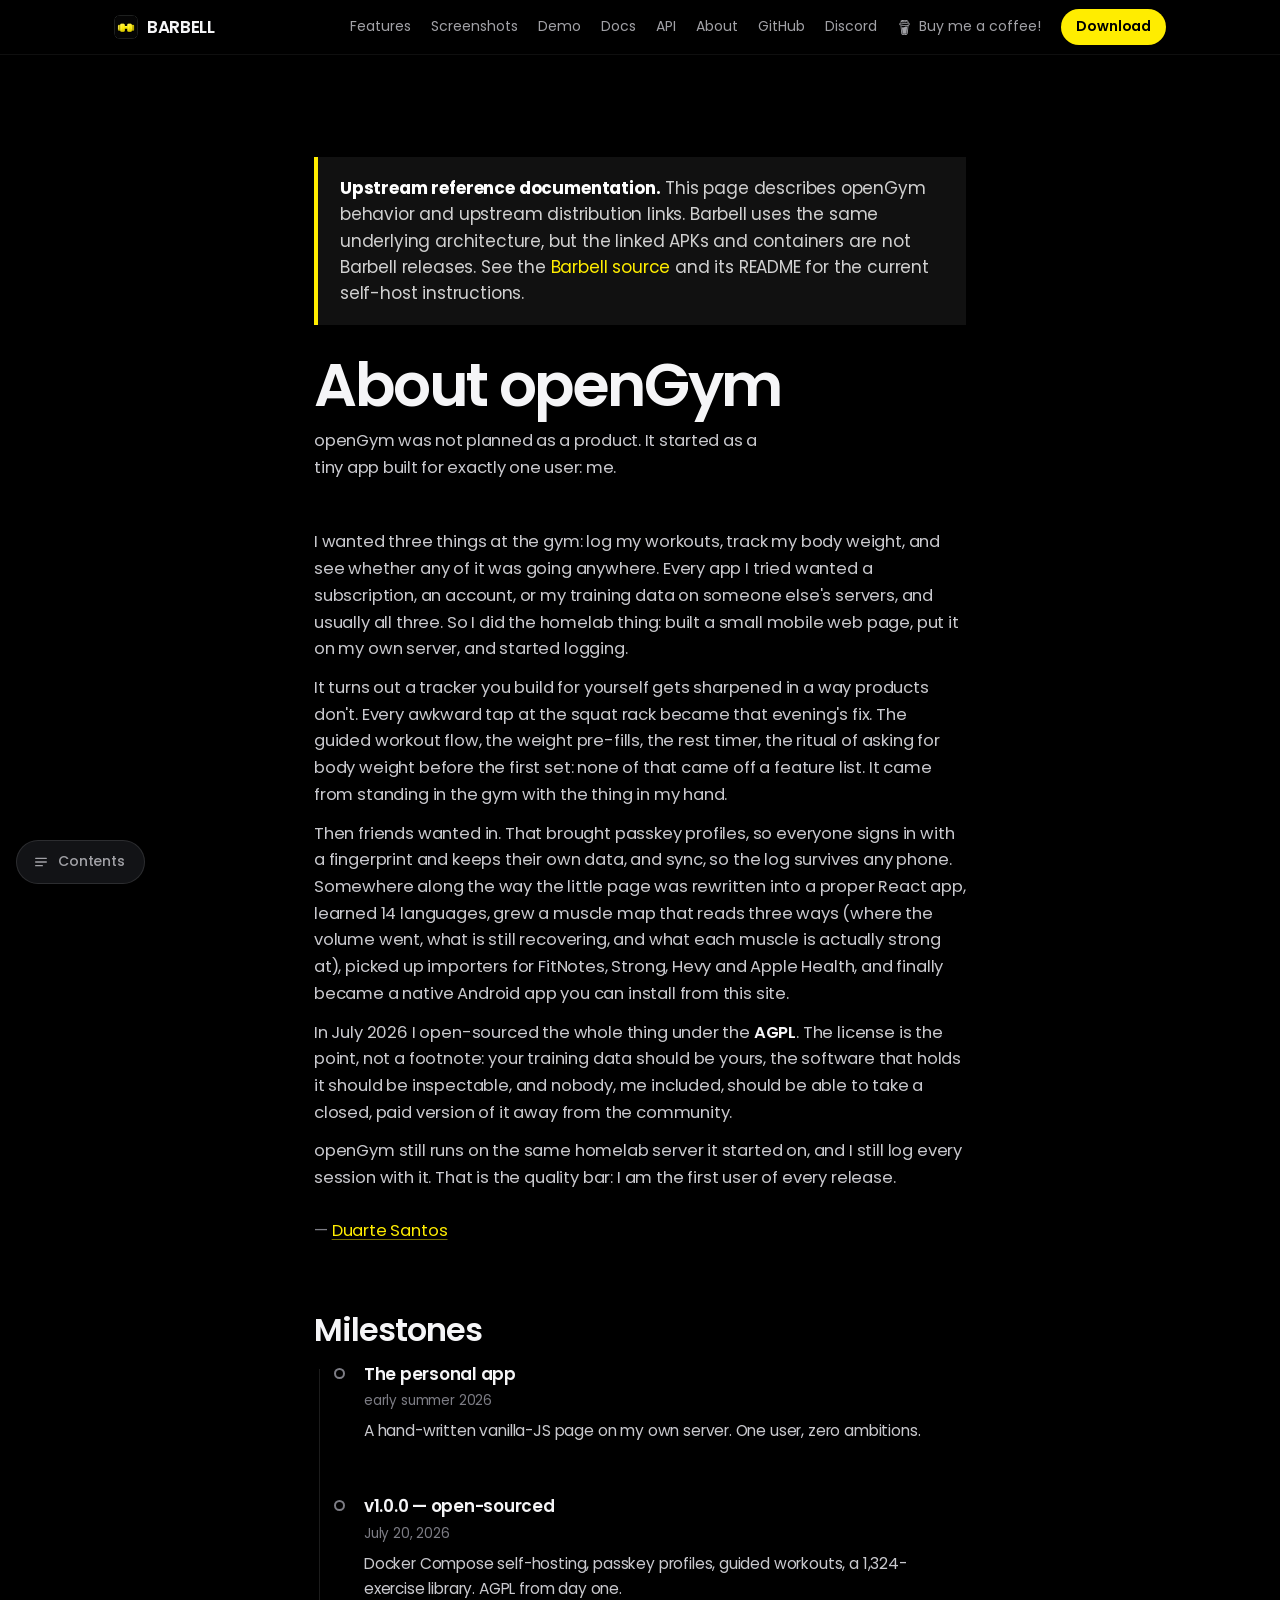
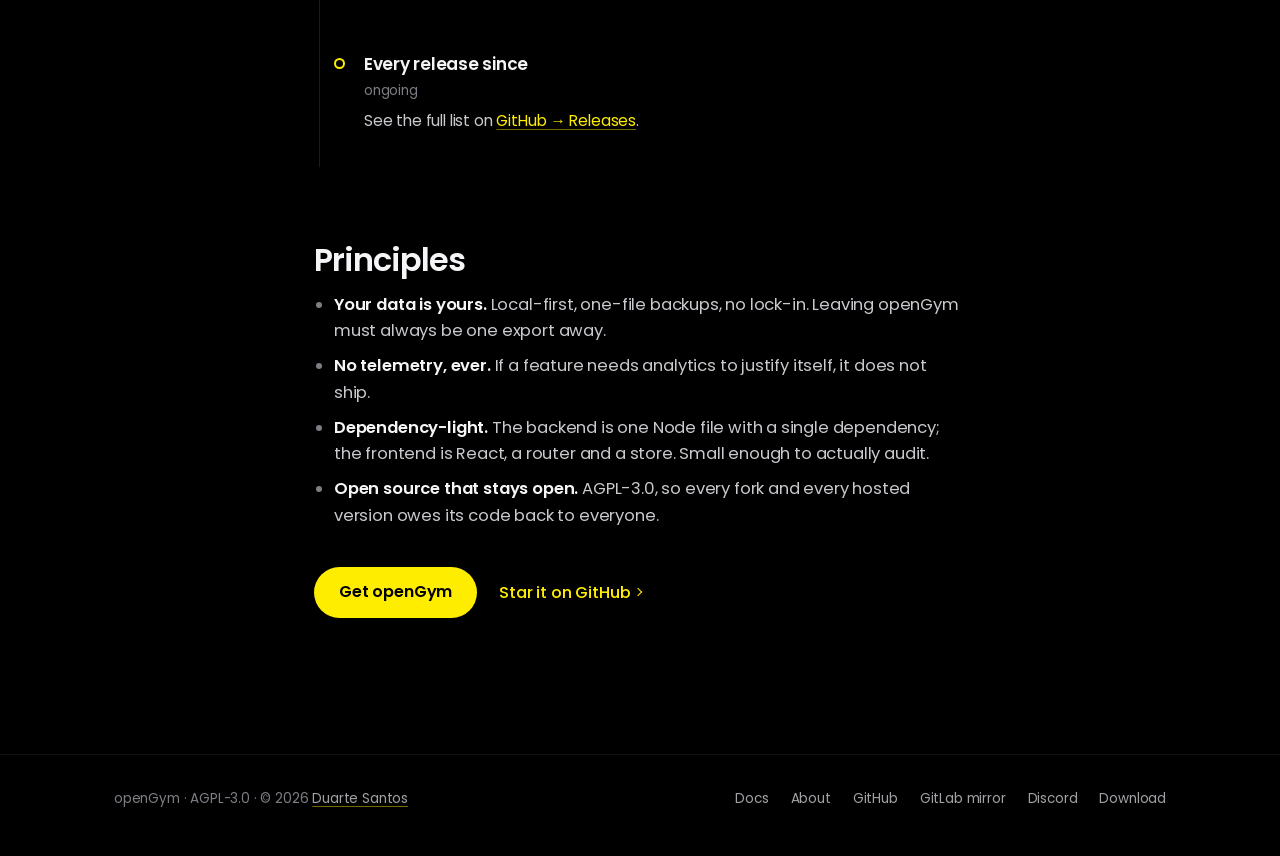
==== website/about.html @ 76e61030 "brand: update website and web/PWA metadata" ====
<!DOCTYPE html>
<html lang="en">
<head>
<meta charset="UTF-8">
<meta name="viewport" content="width=device-width,initial-scale=1,viewport-fit=cover">
<title>About — Barbell (upstream reference)</title>
<meta name="description" content="The story behind openGym: a gym tracker that started as a tiny personal app on a homelab server and grew into an open-source project.">
<meta name="theme-color" content="#000000">
<meta name="robots" content="index,follow,max-image-preview:large">
<link rel="preconnect" href="https://stats.duarte-santos.ch">
<meta property="og:title" content="About openGym">
<meta property="og:description" content="How openGym came to be: a tracker built for one user, open-sourced under the AGPL, with every release documented.">
<meta property="og:image" content="https://opengym.duarte-santos.ch/img/social.jpg">
<meta property="og:image:width" content="1200">
<meta property="og:image:height" content="630">
<meta property="og:image:alt" content="openGym — your training, your data, your server. Two phones showing the home and workout screens.">
<meta property="og:url" content="https://opengym.duarte-santos.ch/about.html">
<meta property="og:type" content="website">
<meta property="og:site_name" content="openGym">
<meta name="twitter:card" content="summary_large_image">
<meta name="twitter:title" content="About openGym">
<meta name="twitter:image" content="https://opengym.duarte-santos.ch/img/social.jpg">
<link rel="canonical" href="https://opengym.duarte-santos.ch/about.html">
<link rel="icon" type="image/png" sizes="512x512" href="icon-512.png">
<link rel="icon" type="image/png" sizes="180x180" href="icon-180.png">
<link rel="apple-touch-icon" href="icon-180.png">
<link rel="stylesheet" href="styles.css?v=19">
<script>document.documentElement.className += ' js'</script>
<!-- Umami web analytics for opengym.duarte-santos.ch (self-hosted, cookieless). -->
<script defer src="https://stats.duarte-santos.ch/script.js" data-website-id="db36019e-50f4-453c-9c56-d0588aefe233"></script>
</head>
<body class="topnav">
<a class="skip" href="#main">Skip to content</a>

<nav><div class="wrap nav-in">
  <a class="brand" href="/">
    <img src="icon-180.png" alt="" width="24" height="24">
    BARBELL
  </a>
  <div class="nav-quick">
    <a class="ql site" href="/#features">Features</a>
    <a class="ql site" href="/#screens">Screenshots</a>
    <a class="ql site" href="/#demo">Demo</a>
    <a class="ql site" href="/docs.html">Docs</a>
    <a class="ql site" href="/api.html">API</a>
    <a class="ql site" href="/about.html">About</a>
    <a class="ql" href="https://github.com/mohammedsunainali/barbell" rel="noopener">GitHub <span data-gh="stars"></span></a>
    <a class="ql" href="https://discord.gg/e62jY6fwVb" rel="noopener">Discord <span data-dc="members"></span></a>
    <a class="ql coffee" href="https://buymeacoffee.com/duartesantos" rel="noopener" aria-label="Buy me a coffee"><svg viewBox="0 0 24 24" aria-hidden="true"><path d="M20.216 6.415l-.132-.666c-.119-.598-.388-1.163-1.001-1.379-.197-.069-.42-.098-.57-.241-.152-.143-.196-.366-.231-.572-.065-.378-.125-.756-.192-1.133-.057-.325-.102-.69-.25-.987-.195-.4-.597-.634-.996-.788a5.723 5.723 0 00-.626-.194c-1-.263-2.05-.36-3.077-.416a25.834 25.834 0 00-3.7.062c-.915.083-1.88.184-2.75.5-.318.116-.646.256-.888.501-.297.302-.393.77-.177 1.146.154.267.415.456.692.58.36.162.737.284 1.123.366 1.075.238 2.189.331 3.287.37 1.218.05 2.437.01 3.65-.118.299-.033.598-.073.896-.119.352-.054.578-.513.474-.834-.124-.383-.457-.531-.834-.473-.466.074-.96.108-1.382.146-1.177.08-2.358.082-3.536.006a22.228 22.228 0 01-1.157-.107c-.086-.01-.18-.025-.258-.036-.243-.036-.484-.08-.724-.13-.111-.027-.111-.185 0-.212h.005c.277-.06.557-.108.838-.147h.002c.131-.009.263-.032.394-.048a25.076 25.076 0 013.426-.12c.674.019 1.347.067 2.017.144l.228.031c.267.04.533.088.798.145.392.085.895.113 1.07.542.055.137.08.288.111.431l.319 1.484a.237.237 0 01-.199.284h-.003c-.037.006-.075.01-.112.015a36.704 36.704 0 01-4.743.295 37.059 37.059 0 01-4.699-.304c-.14-.017-.293-.042-.417-.06-.326-.048-.649-.108-.973-.161-.393-.065-.768-.032-1.123.161-.29.16-.527.404-.675.701-.154.316-.199.66-.267 1-.069.34-.176.707-.135 1.056.087.753.613 1.365 1.37 1.502a39.69 39.69 0 0011.343.376.483.483 0 01.535.53l-.071.697-1.018 9.907c-.041.41-.047.832-.125 1.237-.122.637-.553 1.028-1.182 1.171-.577.131-1.165.2-1.756.205-.656.004-1.31-.025-1.966-.022-.699.004-1.556-.06-2.095-.58-.475-.458-.54-1.174-.605-1.793l-.731-7.013-.322-3.094c-.037-.351-.286-.695-.678-.678-.336.015-.718.3-.678.679l.228 2.185.949 9.112c.147 1.344 1.174 2.068 2.446 2.272.742.12 1.503.144 2.257.156.966.016 1.942.053 2.892-.122 1.408-.258 2.465-1.198 2.616-2.657.34-3.332.683-6.663 1.024-9.995l.215-2.087a.484.484 0 01.39-.426c.402-.078.787-.212 1.074-.518.455-.488.546-1.124.385-1.766zm-1.478.772c-.145.137-.363.201-.578.233-2.416.359-4.866.54-7.308.46-1.748-.06-3.477-.254-5.207-.498-.17-.024-.353-.055-.47-.18-.22-.236-.111-.71-.054-.995.052-.26.152-.609.463-.646.484-.057 1.046.148 1.526.22.577.088 1.156.159 1.737.212 2.48.226 5.002.19 7.472-.14.45-.06.899-.13 1.345-.21.399-.072.84-.206 1.08.206.166.281.188.657.162.974a.544.544 0 01-.169.364zm-6.159 3.9c-.862.37-1.84.788-3.109.788a5.884 5.884 0 01-1.569-.217l.877 9.004c.065.78.717 1.38 1.5 1.38 0 0 1.243.065 1.658.065.447 0 1.786-.065 1.786-.065.783 0 1.434-.6 1.499-1.38l.94-9.95a3.996 3.996 0 00-1.322-.238c-.826 0-1.491.284-2.26.613z"/></svg><span>Buy me a coffee!</span></a>
    <a class="cta" href="/#download">Download</a>
  </div>
  <button class="nav-toggle" id="navtoggle" aria-expanded="false" aria-controls="sitemenu" aria-label="Menu">
    <span></span><span></span>
  </button>
</div></nav>

<!-- The navigation sheet: the header's links again, for the widths where the bar has
     room only for the brand and the download. Byte-identical on every page, like the
     bar above it — nothing is ever dropped because of which page you are on. -->
<div class="navsheet" id="sitemenu" role="navigation" aria-label="Site" aria-hidden="true">
  <div class="nl-rows">
    <a class="nl" href="/#features">Features</a>
    <a class="nl" href="/#screens">Screenshots</a>
    <a class="nl" href="/#demo">Demo</a>
    <a class="nl" href="/docs.html">Docs</a>
    <a class="nl" href="/api.html">API</a>
    <a class="nl" href="/about.html">About</a>
    <a class="nl" href="https://github.com/mohammedsunainali/barbell" rel="noopener">GitHub <span data-gh="stars"></span></a>
    <a class="nl" href="https://discord.gg/e62jY6fwVb" rel="noopener">Discord <span data-dc="members"></span></a>
    <a class="nl coffee" href="https://buymeacoffee.com/duartesantos" rel="noopener">Buy me a coffee! <svg viewBox="0 0 24 24" aria-hidden="true"><path d="M20.216 6.415l-.132-.666c-.119-.598-.388-1.163-1.001-1.379-.197-.069-.42-.098-.57-.241-.152-.143-.196-.366-.231-.572-.065-.378-.125-.756-.192-1.133-.057-.325-.102-.69-.25-.987-.195-.4-.597-.634-.996-.788a5.723 5.723 0 00-.626-.194c-1-.263-2.05-.36-3.077-.416a25.834 25.834 0 00-3.7.062c-.915.083-1.88.184-2.75.5-.318.116-.646.256-.888.501-.297.302-.393.77-.177 1.146.154.267.415.456.692.58.36.162.737.284 1.123.366 1.075.238 2.189.331 3.287.37 1.218.05 2.437.01 3.65-.118.299-.033.598-.073.896-.119.352-.054.578-.513.474-.834-.124-.383-.457-.531-.834-.473-.466.074-.96.108-1.382.146-1.177.08-2.358.082-3.536.006a22.228 22.228 0 01-1.157-.107c-.086-.01-.18-.025-.258-.036-.243-.036-.484-.08-.724-.13-.111-.027-.111-.185 0-.212h.005c.277-.06.557-.108.838-.147h.002c.131-.009.263-.032.394-.048a25.076 25.076 0 013.426-.12c.674.019 1.347.067 2.017.144l.228.031c.267.04.533.088.798.145.392.085.895.113 1.07.542.055.137.08.288.111.431l.319 1.484a.237.237 0 01-.199.284h-.003c-.037.006-.075.01-.112.015a36.704 36.704 0 01-4.743.295 37.059 37.059 0 01-4.699-.304c-.14-.017-.293-.042-.417-.06-.326-.048-.649-.108-.973-.161-.393-.065-.768-.032-1.123.161-.29.16-.527.404-.675.701-.154.316-.199.66-.267 1-.069.34-.176.707-.135 1.056.087.753.613 1.365 1.37 1.502a39.69 39.69 0 0011.343.376.483.483 0 01.535.53l-.071.697-1.018 9.907c-.041.41-.047.832-.125 1.237-.122.637-.553 1.028-1.182 1.171-.577.131-1.165.2-1.756.205-.656.004-1.31-.025-1.966-.022-.699.004-1.556-.06-2.095-.58-.475-.458-.54-1.174-.605-1.793l-.731-7.013-.322-3.094c-.037-.351-.286-.695-.678-.678-.336.015-.718.3-.678.679l.228 2.185.949 9.112c.147 1.344 1.174 2.068 2.446 2.272.742.12 1.503.144 2.257.156.966.016 1.942.053 2.892-.122 1.408-.258 2.465-1.198 2.616-2.657.34-3.332.683-6.663 1.024-9.995l.215-2.087a.484.484 0 01.39-.426c.402-.078.787-.212 1.074-.518.455-.488.546-1.124.385-1.766zm-1.478.772c-.145.137-.363.201-.578.233-2.416.359-4.866.54-7.308.46-1.748-.06-3.477-.254-5.207-.498-.17-.024-.353-.055-.47-.18-.22-.236-.111-.71-.054-.995.052-.26.152-.609.463-.646.484-.057 1.046.148 1.526.22.577.088 1.156.159 1.737.212 2.48.226 5.002.19 7.472-.14.45-.06.899-.13 1.345-.21.399-.072.84-.206 1.08.206.166.281.188.657.162.974a.544.544 0 01-.169.364zm-6.159 3.9c-.862.37-1.84.788-3.109.788a5.884 5.884 0 01-1.569-.217l.877 9.004c.065.78.717 1.38 1.5 1.38 0 0 1.243.065 1.658.065.447 0 1.786-.065 1.786-.065.783 0 1.434-.6 1.499-1.38l.94-9.95a3.996 3.996 0 00-1.322-.238c-.826 0-1.491.284-2.26.613z"/></svg></a>
  </div>
</div>

<!-- The one control that opens the contents, at every width. The drawer it opens is
     closed in CSS, so it is shut on first paint whether or not the script runs. -->
<button class="toc-btn" id="tocbtn" aria-expanded="false" aria-controls="menu">
  <svg viewBox="0 0 24 24" fill="none" stroke="currentColor" stroke-width="1.9" stroke-linecap="round" aria-hidden="true"><path d="M4 6.5h16M4 12h16M4 17.5h10"/></svg>
  Contents
</button>

<!-- The contents drawer: one list, one way in, one way out. Closed by default at
     every width, and no preference is remembered — see .side in styles.css. -->
<aside class="side" id="menu" aria-label="Contents" aria-hidden="true">
  <div class="side-top">
    <p class="side-title">Contents</p>
    <button class="rail-close" aria-label="Close contents"><svg viewBox="0 0 24 24" fill="none" stroke="currentColor" stroke-width="2" stroke-linecap="round" aria-hidden="true"><path d="M5 5l14 14M19 5L5 19"/></svg></button>
  </div>
  <p class="side-label">On this page</p>
  <a class="side-link" href="#milestones-h"><b>Milestones</b><span>Every release, straight from GitHub</span></a>
  <a class="side-link" href="#principles"><b>Principles</b><span>The rules that don't move</span></a>
  <p class="side-label">More</p>
  <a class="side-link" href="/"><b>Home</b><span>The tour, the demo, the download</span></a>
  <a class="side-link" href="docs.html"><b>Docs</b><span>Install, self-host, import</span></a>
  <a class="side-link" href="api.html"><b>API</b><span>Every route, as an OpenAPI spec</span></a>
</aside>

<main id="main" class="wrap prose">
<div class="legacy-note"><strong>Upstream reference documentation.</strong> This page describes openGym behavior and upstream distribution links. Barbell uses the same underlying architecture, but the linked APKs and containers are not Barbell releases. See the <a href="https://github.com/mohammedsunainali/barbell">Barbell source</a> and its README for the current self-host instructions.</div>
  <h1>About openGym</h1>
  <p class="lead">openGym was not planned as a product. It started as a tiny app built for
     exactly one user: me.</p>

  <p>I wanted three things at the gym: log my workouts, track my body weight, and see whether
     any of it was going anywhere. Every app I tried wanted a subscription, an account, or my
     training data on someone else's servers, and usually all three. So I did the homelab
     thing: built a small mobile web page, put it on my own server, and started logging.</p>

  <p>It turns out a tracker you build for yourself gets sharpened in a way products don't.
     Every awkward tap at the squat rack became that evening's fix. The guided workout flow,
     the weight pre-fills, the rest timer, the ritual of asking for body weight before the
     first set: none of that came off a feature list. It came from standing in the gym with
     the thing in my hand.</p>

  <p>Then friends wanted in. That brought passkey profiles, so everyone signs in with a
     fingerprint and keeps their own data, and sync, so the log survives any phone. Somewhere
     along the way the little page was rewritten into a proper React app, learned 14 languages,
     grew a muscle map that reads three ways (where the volume went, what is still recovering,
     and what each muscle is actually strong at), picked up importers for FitNotes, Strong,
     Hevy and Apple Health, and finally became a native Android app you can install from
     this site.</p>

  <p>In July 2026 I open-sourced the whole thing under the <b>AGPL</b>. The license is the
     point, not a footnote: your training data should be yours, the software that holds it
     should be inspectable, and nobody, me included, should be able to take a closed, paid
     version of it away from the community.</p>

  <p>openGym still runs on the same homelab server it started on, and I still log every
     session with it. That is the quality bar: I am the first user of every release.</p>

  <p class="who">— <a href="https://duarte-santos.ch" rel="noopener">Duarte Santos</a></p>

  <h2 id="milestones-h">Milestones</h2>
  <!-- The releases below are a static fallback: site.js replaces them with the live list
       of published GitHub releases, so this page never needs manual updating. Only the
       first entry (pre-open-source) is permanent. -->
  <ul class="tl" id="milestones">
    <li><b>The personal app</b><span class="when">early summer 2026</span>
      <p>A hand-written vanilla-JS page on my own server. One user, zero ambitions.</p></li>
    <li data-fallback><b>v1.0.0 — open-sourced</b><span class="when">July 20, 2026</span>
      <p>Docker Compose self-hosting, passkey profiles, guided workouts, a 1,324-exercise
         library. AGPL from day one.</p></li>
    <li data-fallback><b>Every release since</b><span class="when">ongoing</span>
      <p>See the full list on <a href="https://github.com/DuarteSantos8/openGym/releases" rel="noopener">GitHub → Releases</a>.</p></li>
  </ul>

  <h2 id="principles">Principles</h2>
  <ul>
    <li><b>Your data is yours.</b> Local-first, one-file backups, no lock-in. Leaving openGym
        must always be one export away.</li>
    <li><b>No telemetry, ever.</b> If a feature needs analytics to justify itself, it does
        not ship.</li>
    <li><b>Dependency-light.</b> The backend is one Node file with a single dependency; the
        frontend is React, a router and a store. Small enough to actually audit.</li>
    <li><b>Open source that stays open.</b> AGPL-3.0, so every fork and every hosted version
        owes its code back to everyone.</li>
  </ul>

  <div class="actions" style="margin:38px 0 0">
    <a class="btn" href="/#download">Get openGym</a>
    <a class="link" href="https://github.com/DuarteSantos8/openGym" rel="noopener">Star it on GitHub</a>
  </div>
</main>

<footer><div class="wrap foot">
  <span class="c">openGym · AGPL-3.0 · © 2026 <a href="https://duarte-santos.ch" rel="noopener">Duarte Santos</a></span>
  <div class="links">
    <a href="docs.html">Docs</a>
    <a href="about.html">About</a>
    <a href="https://github.com/mohammedsunainali/barbell" rel="noopener">GitHub</a>
    <a href="https://gitlab.com/DuarteSantos8/opengym" rel="noopener">GitLab mirror</a>
    <a href="https://discord.gg/e62jY6fwVb" rel="noopener">Discord</a>
    <a href="/#download">Download</a>
  </div>
</div></footer>

<script src="site.js?v=19" defer></script>
</body>
</html>
---- website/styles.css ----
@font-face{font-family:Poppins;src:url('fonts/poppins-400.woff2') format('woff2');font-weight:400;font-display:swap}
@font-face{font-family:Poppins;src:url('fonts/poppins-500.woff2') format('woff2');font-weight:500;font-display:swap}
@font-face{font-family:Poppins;src:url('fonts/poppins-600.woff2') format('woff2');font-weight:600;font-display:swap}
@font-face{font-family:Poppins;src:url('fonts/poppins-700.woff2') format('woff2');font-weight:700;font-display:swap}
/* Barbell legacy documentation styles.
   Dark on purpose: the app is pure black with an electric yellow accent, and a light site in
   front of it would be a different product. Everything here is hand-written — no
   framework, no build step, one stylesheet for all three pages. */

:root {
  --bg: #000;
  --surface: #0e0f11;
  --surface-2: #17181b;
  --hair: rgba(255, 255, 255, .11);
  --hair-soft: rgba(255, 255, 255, .06);

  --fg: #f5f5f7;
  --fg-2: #a1a1a6;
  --fg-3: #7d7d85;  /* >=4.5:1 on every panel — WCAG AA for small text */

  --acc: #FFED00;
  --acc-ink: #000000;
  --acc-soft: rgba(255, 237, 0, .13);

  --r-s: 12px;
  --r-m: 20px;
  --r-l: 28px;

  --max: 1120px;
  --pad: clamp(20px, 5vw, 34px);
  --sec: clamp(76px, 11vw, 136px);
  --ease: cubic-bezier(.16, 1, .3, 1);

  color-scheme: dark;
}

*, *::before, *::after { box-sizing: border-box; }
* { margin: 0; }

html {
  scroll-behavior: smooth;
  scroll-padding-top: 72px;
  -webkit-text-size-adjust: 100%;
}
@media (prefers-reduced-motion: reduce) { html { scroll-behavior: auto; } }

body {
  background: var(--bg);
  color: var(--fg);
  font-family: Poppins, sans-serif;
  font-size: 17px;
  line-height: 1.55;
  letter-spacing: -.01em;
  -webkit-font-smoothing: antialiased;
  overflow-x: hidden;
  /* Notched phones: the sticky bar and full-bleed rows must not sit under the cutout. */
  padding-left: env(safe-area-inset-left);
  padding-right: env(safe-area-inset-right);
}

a { color: var(--acc); text-decoration: none; }
a:hover { text-decoration: underline; }
img, svg, iframe { display: block; max-width: 100%; }
img { height: auto; }
button { font: inherit; color: inherit; background: none; border: 0; }

::selection { background: rgba(255, 237, 0, .3); }
:focus-visible { outline: 2px solid var(--acc); outline-offset: 3px; border-radius: 6px; }

.wrap { max-width: var(--max); margin: 0 auto; padding: 0 var(--pad); }

/* ---------------------------------------------------------------- type scale */

h1, h2, h3 { font-weight: 600; letter-spacing: -.03em; line-height: 1.07; }
h1 { font-size: clamp(42px, 8.4vw, 82px); letter-spacing: -.04em; line-height: 1.02; }
h2 { font-size: clamp(30px, 5.4vw, 50px); }
h3 { font-size: clamp(19px, 2.3vw, 21px); letter-spacing: -.02em; line-height: 1.25; }

.eyebrow {
  color: var(--acc);
  font-size: 14px; font-weight: 600; letter-spacing: .01em;
  margin-bottom: 12px;
}
.lead {
  color: var(--fg-2);
  font-size: clamp(17px, 2.1vw, 21px);
  line-height: 1.5;
  letter-spacing: -.015em;
  max-width: 44ch;
  margin-top: 18px;
}

/* ------------------------------------------------------------------ buttons */

.btn {
  display: inline-flex; align-items: center; justify-content: center; gap: 8px;
  min-height: 46px; padding: 12px 24px; border-radius: 999px;
  background: var(--acc); color: var(--acc-ink);
  font-size: 16px; font-weight: 600; letter-spacing: -.01em;
  border: 1px solid transparent;
  transition: transform .25s var(--ease), background-color .25s var(--ease),
              border-color .25s var(--ease);
}
.btn:hover { text-decoration: none; background: #4ade63; }
.btn:active { transform: scale(.975); }
.btn.ghost { background: transparent; color: var(--fg); border-color: var(--hair); }
.btn.ghost:hover { background: rgba(255, 255, 255, .07); border-color: rgba(255, 255, 255, .22); }
.btn .ct {
  font-variant-numeric: tabular-nums; font-weight: 500;
  padding: 1px 8px; border-radius: 999px; font-size: 13.5px;
  background: rgba(0, 0, 0, .16);
}
.btn.ghost .ct { background: rgba(255, 255, 255, .09); }

/* Text link with a chevron — the quieter half of a button pair. */
.link {
  display: inline-flex; align-items: center; gap: 5px;
  font-size: 16.5px; font-weight: 500; color: var(--acc);
  min-height: 46px;
}
.link:hover { text-decoration: none; }
.link::after {
  content: ""; width: 6px; height: 6px; margin-top: -1px;
  border-right: 1.8px solid currentColor; border-bottom: 1.8px solid currentColor;
  transform: rotate(-45deg);
  transition: transform .25s var(--ease);
}
.link:hover::after { transform: rotate(-45deg) translate(2px, 2px); }

.actions { display: flex; flex-wrap: wrap; gap: 10px 22px; align-items: center; }

/* ----------------------------------------------------------------- nav bar */

/* The bar is the one fixed point of the site: the same links in the same order on
   every page, and nothing ever slides out of it. It therefore outranks the
   navigation sheet, the contents drawer and their scrim — none of them may cover
   it, so a reader always knows where they are and how to get out. */
nav {
  position: sticky; top: 0; z-index: 90;
  background: rgba(0, 0, 0, .68);
  backdrop-filter: saturate(180%) blur(20px);
  -webkit-backdrop-filter: saturate(180%) blur(20px);
  border-bottom: 1px solid var(--hair-soft);
}
.nav-in { display: flex; align-items: center; height: 54px; gap: 16px; }
.brand {
  display: flex; align-items: center; gap: 9px;
  align-self: stretch;                 /* the whole bar height is the tap target */
  font-size: 17px; font-weight: 600; letter-spacing: -.02em; color: var(--fg);
  margin-right: auto;
}
.brand:hover { text-decoration: none; }
.brand img { width: 24px; height: 24px; border-radius: 6px; }

/* One header, everywhere. Every page carries this identical set of links in this
   identical order; which page you are on is marked at runtime with aria-current,
   never by adding or dropping links. Below 1000px they fold into the navigation
   sheet — the same links again, nothing lost. */
.nav-quick { display: flex; align-items: center; gap: 20px; }
.nav-quick .ql {
  color: var(--fg-2); font-size: 14px; font-weight: 400; letter-spacing: 0;
  transition: color .2s var(--ease);
}
.nav-quick .ql:hover { color: var(--fg); text-decoration: none; }
.nav-quick .ql [data-gh], .nav-quick .ql [data-dc] { font-variant-numeric: tabular-nums; color: var(--fg-3); }
.nav-quick .ql:hover [data-gh], .nav-quick .ql:hover [data-dc] { color: var(--fg-2); }
.nav-quick .cta {
  color: var(--acc-ink); background: var(--acc); font-weight: 600; font-size: 14px;
  padding: 7px 15px; border-radius: 999px;
}
.nav-quick .cta:hover { background: #4ade63; text-decoration: none; }
.nav-quick .ql[aria-current="page"] { color: var(--fg); }

/* The one link up here that asks for something instead of offering it — but it
   looks like every other link in the bar: same grey, no pill, just the cup in
   front of the words. The only button up here is and stays the download. */
.nav-quick .coffee { display: inline-flex; align-items: center; gap: 7px; }
.nav-quick .coffee svg { width: 15px; height: 15px; fill: currentColor; flex: none; }

.nav-toggle {
  display: none;
  position: relative;
  width: 44px; height: 44px; margin-right: -11px;
  align-items: center; justify-content: center;
  border-radius: 10px; cursor: pointer;
}

/* One breakpoint for the whole header: above it the links are in the bar, below it
   they are in the sheet. No page has a second answer. Placed after .nav-toggle's
   own rule — same specificity, so the later one has to be the one that wins. */
@media (max-width: 999.98px) {
  .nav-quick .ql { display: none; }
  .nav-toggle { display: flex; }

  /* …except the coffee, which stays in the bar as its cup alone, on the right
     beside the download — same grey as everything else up here. It is in the
     sheet as well, spelled out; two ways to the same page is fine for this one. */
  .nav-quick .coffee { display: inline-flex; padding: 9px; margin: -9px -5px; }
  .nav-quick .coffee span { display: none; }
  .nav-quick .coffee svg { width: 21px; height: 21px; }
}
.nav-toggle span {
  position: absolute; width: 18px; height: 1.5px; border-radius: 2px; background: var(--fg);
  transition: transform .3s var(--ease);
}
.nav-toggle span:first-child { transform: translateY(-3.5px); }
.nav-toggle span:last-child { transform: translateY(3.5px); }
.nav-toggle[aria-expanded="true"] span:first-child { transform: rotate(45deg); }
.nav-toggle[aria-expanded="true"] span:last-child { transform: rotate(-45deg); }

/* ------------------------------------------------------- navigation sheet
   The header's links, for the widths where the bar shows only the brand and the
   download. Same links, same order — the sheet is the bar, folded. It drops from
   under the bar, and the hamburger it came from turns into the ✕ that closes it. */

.navsheet {
  position: fixed; left: 0; right: 0; top: 54px; z-index: 80;
  padding: 12px var(--pad) calc(20px + env(safe-area-inset-bottom));
  background: #000;
  border-bottom: 1px solid var(--hair-soft);
  box-shadow: 0 30px 60px rgba(0, 0, 0, .8);
  max-height: calc(100dvh - 54px); overflow-y: auto; overscroll-behavior: contain;
  transform: translateY(-8px); opacity: 0; visibility: hidden; pointer-events: none;
  /* visibility is switched at one instant, never interpolated: transitioning it
     leaves the panel hidden through its own opening animation — it would pop in
     at the end, and nothing inside it could take focus until then. Zero delay on
     the way in, the full duration on the way out. */
  transition: opacity .28s var(--ease), transform .28s var(--ease), visibility 0s linear .28s;
}
body.menu-open .navsheet {
  transform: none; opacity: 1; visibility: visible; pointer-events: auto;
  transition: opacity .28s var(--ease), transform .28s var(--ease), visibility 0s;
}
@media (min-width: 1000px) { .navsheet { display: none; } }

/* A row per link, comfortably past the 44px touch target. */
.navsheet .nl {
  display: flex; align-items: center; justify-content: space-between; gap: 16px;
  min-height: 52px; padding: 0 12px; margin: 0 -12px; border-radius: 12px;
  color: var(--fg); font-size: 17px; font-weight: 500; letter-spacing: -.02em;
  border-bottom: 1px solid var(--hair-soft);
  transition: background-color .2s var(--ease);
}
.navsheet .nl:last-of-type { border-bottom: 0; }
.navsheet .nl:hover { text-decoration: none; background: rgba(255, 255, 255, .05); }
.navsheet .nl[aria-current="page"] { color: var(--acc); }
.navsheet .nl [data-gh], .navsheet .nl [data-dc] { color: var(--fg-3); font-size: 14px; font-variant-numeric: tabular-nums; }
/* The cup sits where the star count and the member count sit: hard right, in the
   same quiet grey — the row reads "Buy me a coffee ……… ☕". */
.navsheet .coffee svg { width: 19px; height: 19px; fill: var(--fg-3); flex: none; }
/* No second Download button in here: the bar keeps its own at every width, a
   finger-width above, and two identical green calls to action is one too many. */

/* -------------------------------------------------------- contents drawer
   Every page that has one gets the same one: closed on load, at every width,
   with no remembered state. The Contents pill opens it; the ✕ inside it, Escape,
   or a tap on the dimmed page closes it. Nothing else opens or closes it. */

.toc-btn {
  position: fixed; z-index: 62;
  left: max(16px, env(safe-area-inset-left));
  bottom: max(16px, env(safe-area-inset-bottom));
  display: inline-flex; align-items: center; gap: 9px;
  min-height: 44px; padding: 0 19px 0 16px; border-radius: 999px; cursor: pointer;
  /* Opaque enough to read against running text on its own, so the pill still works
     where backdrop-filter does not. */
  background: rgba(20, 21, 24, .94);
  backdrop-filter: saturate(180%) blur(20px); -webkit-backdrop-filter: saturate(180%) blur(20px);
  border: 1px solid var(--hair);
  color: var(--fg-2); font-size: 14px; font-weight: 500; letter-spacing: -.01em;
  box-shadow: 0 10px 30px rgba(0, 0, 0, .45);
  transition: color .2s var(--ease), background-color .2s var(--ease),
              border-color .2s var(--ease), opacity .2s var(--ease);
}
.toc-btn:hover { color: var(--fg); border-color: rgba(255, 255, 255, .25); background: rgba(32, 33, 37, .92); }
.toc-btn svg { width: 16px; height: 16px; }
/* The pill steps aside whenever a panel is up: with the drawer open the ✕ inside it
   is the control, and under the navigation sheet it is just a shape behind glass. */
body.contents-open .toc-btn, body.menu-open .toc-btn { opacity: 0; pointer-events: none; }

.side {
  position: fixed; left: 0; top: 54px; bottom: 0; z-index: 80;
  width: min(340px, 88vw);
  padding: 0 24px calc(30px + env(safe-area-inset-bottom)) calc(24px + env(safe-area-inset-left));
  background: #0a0b0c;
  border-right: 1px solid var(--hair-soft);
  box-shadow: 40px 0 80px rgba(0, 0, 0, .5);
  overflow-y: auto; overscroll-behavior: contain; scrollbar-width: thin;
  transform: translateX(-102%); visibility: hidden;
  /* Same one-instant switch as the sheet above, for the same two reasons. */
  transition: transform .32s var(--ease), visibility 0s linear .32s;
}
body.contents-open .side {
  transform: none; visibility: visible;
  transition: transform .32s var(--ease), visibility 0s;
}

/* The close button rides along at the top of a long chapter list, so it is never
   more than a glance away. */
.side-top {
  position: sticky; top: 0; z-index: 1;
  display: flex; align-items: center; justify-content: space-between;
  margin: 0 -24px 8px calc(-24px - env(safe-area-inset-left));
  padding: 12px 14px 12px calc(24px + env(safe-area-inset-left));
  background: #0a0b0c;
  border-bottom: 1px solid var(--hair-soft);
}
.side-title { font-size: 15px; font-weight: 600; letter-spacing: -.02em; color: var(--fg); }
.rail-close {
  flex: none;
  display: flex; align-items: center; justify-content: center;
  width: 44px; height: 44px; margin: -6px -8px -6px 0;
  border-radius: 11px; color: var(--fg-2); cursor: pointer;
  transition: color .2s var(--ease), background-color .2s var(--ease);
}
.rail-close:hover { color: var(--fg); background: rgba(255, 255, 255, .07); }
.rail-close svg { width: 17px; height: 17px; }

/* Whatever the sheet or the drawer does not cover is dimmed, so the page behind
   stops competing for attention and a tap out there reads as "close". It starts
   below the bar: the header stays legible whatever is open. */
body::after {
  content: ""; position: fixed; inset: 54px 0 0; z-index: 70;
  background: rgba(0, 0, 0, .55);
  backdrop-filter: blur(3px); -webkit-backdrop-filter: blur(3px);
  opacity: 0; pointer-events: none;
  transition: opacity .3s var(--ease);
}
body.menu-open::after, body.contents-open::after { opacity: 1; pointer-events: auto; }

/* The panels still open and close, they just stop travelling. The delay has to go
   with the duration: it is what holds visibility back until a slide has finished,
   and there is no slide left to wait for. */
@media (prefers-reduced-motion: reduce) {
  .side, .navsheet, .toc-btn, body::after {
    transition-duration: .01ms !important;
    transition-delay: 0s !important;
  }
}

/* --------------------------------------------------------------- rail contents
   One list per page — a title with a one-line subtitle per topic. */

.side-label {
  font-size: 11.5px; font-weight: 600; letter-spacing: .08em; text-transform: uppercase;
  color: var(--fg-3);
  margin: 28px 0 8px;
}
.side-label:first-child { margin-top: 0; }
.side-link {
  display: flex; flex-direction: column; justify-content: center;
  min-height: 44px;                    /* a chapter without a subtitle is still tappable */
  padding: 8px 12px; margin: 0 -12px; border-radius: 10px;
  color: var(--fg);
  transition: background-color .2s var(--ease);
}
.side-link:hover { text-decoration: none; background: rgba(255, 255, 255, .05); }
.side-link b { display: block; font-size: 14.5px; font-weight: 600; letter-spacing: -.015em; }
.side-link span {
  display: block; color: var(--fg-3); font-size: 12.5px; line-height: 1.4; margin-top: 2px;
}
/* Scrollspy: the section under the reader, and on the other pages the page itself. */
.side-link.on, .side-link[aria-current="page"] { background: rgba(255, 255, 255, .045); }
.side-link.on b, .side-link[aria-current="page"] b { color: var(--acc); }

/* A wide sheet with one narrow column of links looks abandoned; two columns fill it. */
@media (min-width: 640px) and (max-width: 999.98px) {
  .navsheet .nl { border-bottom: 0; }
  .navsheet .nl-rows { display: grid; grid-template-columns: 1fr 1fr; column-gap: 28px; }
}

/* --------------------------------------------------------------------- hero */

.hero { padding: clamp(52px, 9vw, 96px) 0 0; text-align: center; overflow: hidden; }
.hero .eyebrow { color: var(--fg-2); font-weight: 500; letter-spacing: -.01em; }
.hero h1 { margin: 0 auto; max-width: 13ch; }
.hero h1 span { display: block; color: var(--fg-3); }
.hero .lead { margin: 22px auto 0; max-width: 50ch; text-wrap: balance; }
.hero .actions { justify-content: center; margin-top: 30px; }

/* The screenshot is cut off at the bottom and dissolved into the page, rather than
   sitting in a box: it reads as the app continuing past the fold, and it keeps the
   fold itself short enough that the first section is one flick away. */
.hero-stage {
  position: relative;
  margin: clamp(34px, 6vw, 56px) auto 0;
  width: min(300px, 68vw);
}
.hero-stage::before {
  content: ""; position: absolute; inset: -12% -46% 14%;
  background: transparent;
  filter: blur(10px); pointer-events: none;
}
.hero-stage .device {
  position: relative;
  padding-bottom: 0; border-radius: 42px 42px 0 0;
}
.hero-stage .device > img, .hero-stage .device > picture > img {
  height: clamp(300px, 44vh, 500px);
  object-fit: cover; object-position: top center;
  border-radius: 34px 34px 0 0;
}
.hero-fade {
  position: relative; z-index: 2;
  height: clamp(80px, 12vw, 130px);
  margin-top: clamp(-130px, -12vw, -80px);
  background: linear-gradient(180deg, transparent, var(--bg) 78%);
}

/* ------------------------------------------------------------ device frame */

.device {
  padding: 9px; border-radius: 42px;
  background: linear-gradient(155deg, #34363b, #17181b 42%, #0a0b0c 100%);
  box-shadow: 0 40px 90px -28px rgba(0, 0, 0, .95),
              inset 0 0 0 1px rgba(255, 255, 255, .07);
}
.device > img, .device > picture > img, .device > iframe, .device > .device-slot {
  width: 100%; border: 0; border-radius: 34px; background: #000; display: block;
}

/* --------------------------------------------------------------- sections */

section { padding: var(--sec) 0 0; }
.sec-head { max-width: 46ch; }
.sec-head h2 { text-wrap: balance; }

/* ------------------------------------------------------- feature bento grid */

.bento {
  display: grid; gap: 12px; margin-top: clamp(34px, 5vw, 52px);
  grid-template-columns: repeat(6, 1fr);
}
.tile {
  grid-column: span 2;
  background: var(--surface);
  border: 1px solid var(--hair-soft);
  border-radius: var(--r-m);
  padding: clamp(22px, 2.6vw, 30px);
  transition: border-color .3s var(--ease), background-color .3s var(--ease);
}
.tile:hover { border-color: var(--hair); background: #121316; }
.tile.wide { grid-column: span 3; }
.tile.full { grid-column: span 6; }
.tile .ic {
  width: 40px; height: 40px; border-radius: 11px; margin-bottom: 16px;
  display: flex; align-items: center; justify-content: center;
  background: var(--acc-soft); color: var(--acc);
}
.tile .ic svg { width: 21px; height: 21px; }
.tile h3 { margin-bottom: 7px; }
.tile p { color: var(--fg-2); font-size: 15px; line-height: 1.5; }
.tile p b { color: var(--fg); font-weight: 600; }

/* The three muscle-map readings, inside the wide tile. */
.trio { display: grid; grid-template-columns: repeat(3, 1fr); gap: 10px; margin-top: 18px; }
.trio div {
  background: rgba(255, 255, 255, .035); border-radius: var(--r-s);
  padding: 12px 13px; font-size: 13.5px; color: var(--fg-2); line-height: 1.4;
}
.trio b { display: block; color: var(--fg); font-size: 14.5px; font-weight: 600; margin-bottom: 3px; }

@media (max-width: 900px) {
  .bento { grid-template-columns: repeat(4, 1fr); }
  .tile, .tile.wide { grid-column: span 2; }
  .tile.full { grid-column: span 4; }
}
@media (max-width: 620px) {
  .bento { grid-template-columns: 1fr; gap: 10px; }
  .tile, .tile.wide, .tile.full { grid-column: auto; }
  .trio { grid-template-columns: 1fr; gap: 8px; }
}

/* ------------------------------------------------ the rest, as a plain list */

.more { margin-top: clamp(46px, 6vw, 70px); }
.more > h3 {
  font-size: 14px; font-weight: 600; letter-spacing: .06em; text-transform: uppercase;
  color: var(--fg-3); padding-bottom: 14px; border-bottom: 1px solid var(--hair-soft);
}
.more dl {
  display: grid; grid-template-columns: repeat(2, minmax(0, 1fr));
  column-gap: clamp(28px, 5vw, 68px);
}
.more dl > div { padding: 20px 0; border-bottom: 1px solid var(--hair-soft); }
.more dt { font-size: 16.5px; font-weight: 600; letter-spacing: -.015em; margin-bottom: 5px; }
.more dd { margin: 0; color: var(--fg-2); font-size: 14.5px; line-height: 1.5; }
@media (max-width: 720px) { .more dl { grid-template-columns: 1fr; } }

/* -------------------------------------------------------- screenshot rail */

.bleed { margin-top: clamp(30px, 4.5vw, 46px); }
.rail {
  display: flex; gap: clamp(12px, 2.4vw, 22px);
  overflow-x: auto; scroll-snap-type: x mandatory;
  /* Line the first card up with the text above it: the gutter is half the leftover width
     PLUS the wrap's own padding. Using 100% rather than 100vw keeps the scrollbar out of
     the sum, which would otherwise push the rail a few pixels off. */
  padding: 4px max(var(--pad), calc((100% - var(--max)) / 2 + var(--pad))) 6px;
  scrollbar-width: none;
  overscroll-behavior-x: contain;
}
.rail::-webkit-scrollbar { display: none; }
.rail figure { flex: 0 0 auto; width: clamp(200px, 56vw, 250px); scroll-snap-align: center; }
.rail .device { padding: 7px; border-radius: 34px; }
.rail .device > img, .rail .device > picture > img { border-radius: 27px; }
.rail figcaption {
  color: var(--fg-3); font-size: 13.5px; text-align: center; margin-top: 12px;
  letter-spacing: 0;
}
.rail-hint { color: var(--fg-3); font-size: 13.5px; margin-top: 14px; }

/* ---------------------------------------------------------------- the demo */

.demo-stage { display: flex; justify-content: center; margin-top: clamp(30px, 5vw, 46px); }
.demo-stage .device { width: 392px; max-width: 100%; }
.demo-stage .device-slot { height: min(720px, 74vh); }
.demo-note { text-align: center; color: var(--fg-3); font-size: 14px; margin-top: 18px; }

/* Below this width the framed iframe is a phone inside a phone: not worth the
   megabytes. site.js only injects the iframe when the frame is actually shown. */
.demo-card {
  display: none;
  background: var(--surface); border: 1px solid var(--hair-soft);
  border-radius: var(--r-m); padding: 26px 22px; text-align: center;
  margin-top: 30px;
}
.demo-card p { color: var(--fg-2); font-size: 15px; margin-bottom: 20px; }
.demo-card .btn { width: 100%; }
@media (max-width: 700px) {
  /* The note belongs to the framed demo; the card below repeats what it needs to say. */
  .demo-stage, .demo-note { display: none; }
  .demo-card { display: block; }
}

/* ------------------------------------------------------------ two flavours */

.duo {
  display: grid; gap: 12px; margin-top: clamp(34px, 5vw, 50px);
  grid-template-columns: repeat(auto-fit, minmax(290px, 1fr));
}
.card {
  display: flex; flex-direction: column;
  background: var(--surface); border: 1px solid var(--hair-soft);
  border-radius: var(--r-l); padding: clamp(24px, 3.2vw, 34px);
}
.card.hl { border-color: rgba(255, 237, 0, .32); background: linear-gradient(180deg, rgba(255, 237, 0, .05), transparent 55%), var(--surface); }
.card .ic { width: 38px; height: 38px; color: var(--acc); margin-bottom: 16px; }
.card .ic svg { width: 100%; height: 100%; }
.card h3 { font-size: clamp(21px, 2.6vw, 25px); }
.card .for { color: var(--fg-3); font-size: 14.5px; margin: 6px 0 20px; }
.card ul { list-style: none; padding: 0; margin: 0 0 24px; }
.card li {
  position: relative; padding: 7px 0 7px 27px;
  font-size: 15px; color: var(--fg-2); line-height: 1.45;
}
.card li::before {
  content: ""; position: absolute; left: 2px; top: 13px;
  width: 10px; height: 5.5px; border-left: 1.8px solid var(--acc); border-bottom: 1.8px solid var(--acc);
  transform: rotate(-45deg);
}
.card li.no::before {
  border: 0; border-top: 1.6px solid var(--fg-3); width: 11px; height: 0;
  transform: none; top: 16px;
}
.card .btn { width: 100%; }
.card .meta { font-size: 13px; color: var(--fg-3); line-height: 1.5; margin-top: 14px; }
.card .meta a { color: var(--fg-2); text-decoration: underline; text-underline-offset: 2px; }
.card .meta + .meta { margin-top: 8px; }
.card .push { margin-top: auto; }

/* ---------------------------------------------------------------- the story */

.story { max-width: 900px; }
.story blockquote {
  font-size: clamp(24px, 4vw, 40px); font-weight: 500;
  line-height: 1.22; letter-spacing: -.03em; text-wrap: balance;
  color: var(--fg-2);
}
.story blockquote b { color: var(--fg); font-weight: 500; }
.story .who { color: var(--fg-3); font-size: 15px; margin-top: 26px; }
.story .who a { color: var(--acc); display: inline-block; padding: 8px 0; }

/* --------------------------------------------------------- open source rail */

.specs {
  margin-top: clamp(34px, 5vw, 48px);
  border: 1px solid var(--hair-soft); border-radius: var(--r-m);
  background: var(--surface); overflow: hidden;
}
.spec-head {
  display: flex; align-items: center; gap: 10px;
  padding: 15px clamp(18px, 2.4vw, 24px);
  border-bottom: 1px solid var(--hair-soft);
  font-size: 13.5px; color: var(--fg-2); letter-spacing: 0;
}
.spec-head .live {
  display: inline-flex; align-items: center; gap: 7px;
  margin-left: auto; color: var(--fg-3); font-size: 12.5px;
}
.spec-head .live::before {
  content: ""; width: 6px; height: 6px; border-radius: 50%; background: var(--acc);
  box-shadow: 0 0 0 3px var(--acc-soft);
}
/* The 1px gap is the divider: the panel background shows through between cells, so
   the rules land correctly however many columns the grid resolves to. */
.spec-cells {
  display: grid; grid-template-columns: repeat(6, 1fr);
  gap: 1px; background: var(--hair-soft);
}
.spec-cells > div {
  background: var(--surface);
  padding: clamp(18px, 2.4vw, 24px);
}
.spec-cells b {
  display: block; font-size: clamp(26px, 3.4vw, 36px); font-weight: 600;
  letter-spacing: -.035em; font-variant-numeric: tabular-nums; line-height: 1.1;
}
.spec-cells span { color: var(--fg-3); font-size: 13.5px; }
/* Six across is too thin to read before the layout is wide; three, then two. */
@media (max-width: 1000px) { .spec-cells { grid-template-columns: repeat(3, 1fr); } }
@media (max-width: 620px) { .spec-cells { grid-template-columns: repeat(2, 1fr); } }

/* ------------------------------------------------------------- the link quad
   Four places openGym lives, as one block of four. Each pad is the whole link, so
   the target is the card and not the words in it. */

.quad {
  display: grid; grid-template-columns: repeat(2, 1fr); gap: 12px;
  margin-top: clamp(32px, 4.5vw, 46px);
}
.pad {
  --brand: var(--acc);
  display: flex; flex-direction: column;
  padding: clamp(20px, 2.6vw, 28px);
  background: var(--surface);
  border: 1px solid var(--hair-soft); border-radius: var(--r-m);
  color: var(--fg);
  transition: border-color .3s var(--ease), background-color .3s var(--ease),
              transform .3s var(--ease);
}
.pad:hover {
  text-decoration: none; transform: translateY(-2px);
  border-color: color-mix(in srgb, var(--brand) 55%, transparent);
  background: color-mix(in srgb, var(--brand) 7%, var(--surface));
}
.pad:active { transform: none; }
.pad-ic {
  width: 44px; height: 44px; border-radius: 13px; margin-bottom: 16px;
  display: flex; align-items: center; justify-content: center;
  background: color-mix(in srgb, var(--brand) 16%, transparent);
}
.pad-ic svg { width: 22px; height: 22px; fill: var(--brand); }
.pad.discord .pad-ic svg { width: 24px; height: 19px; }
.pad-body { display: block; flex: 1 1 auto; }
.pad-body b {
  display: flex; align-items: center; gap: 8px; flex-wrap: wrap;
  font-size: clamp(17px, 2.1vw, 19px); font-weight: 600; letter-spacing: -.02em;
  margin-bottom: 6px;
}
.pad-body > span { display: block; color: var(--fg-2); font-size: 14.5px; line-height: 1.5; }
.pad-body > span + span { margin-top: 7px; }
.pad-go {
  display: inline-flex; align-items: center; gap: 6px;
  margin-top: 18px; color: var(--brand);
  font-size: 14.5px; font-weight: 500;
}
.pad-go::after {
  content: ""; width: 5px; height: 5px;
  border-right: 1.7px solid currentColor; border-bottom: 1.7px solid currentColor;
  transform: rotate(-45deg); transition: transform .25s var(--ease);
}
.pad:hover .pad-go::after { transform: rotate(-45deg) translate(2px, 2px); }

.pad.github  { --brand: var(--fg); }
.pad.gitlab  { --brand: #fc6d26; }
.pad.bmc     { --brand: #ffdd00; }
.pad.discord { --brand: #5865f2; }
.pad.dead .pad-go::after { display: none; }
.pad-body .tag {
  display: inline-block; padding: 2px 7px; border-radius: 6px;
  background: rgba(255, 159, 10, .14); color: #ffb340;
  border: 1px solid rgba(255, 159, 10, .28);
  font-size: 11.5px; font-weight: 600; letter-spacing: .04em;
}

@media (max-width: 560px) {
  .quad { gap: 10px; }
  .pad { padding: 18px; }
  .pad-ic { width: 38px; height: 38px; border-radius: 11px; margin-bottom: 13px; }
  .pad-ic svg { width: 19px; height: 19px; }
  .pad.discord .pad-ic svg { width: 21px; height: 16px; }
  .pad-body > span { font-size: 13px; }
  /* Two cards to a row leaves ~160px of column: the second sentence would run to
     seven lines. The identity and the destination survive; the detail does not. */
  .pad .rest { display: none; }
  .pad-go { font-size: 13px; margin-top: 14px; }
}

/* ------------------------------------------------------------------ footer */

footer {
  border-top: 1px solid var(--hair-soft);
  margin-top: var(--sec);
  padding: 34px 0 calc(46px + env(safe-area-inset-bottom));
}
.foot { display: flex; flex-wrap: wrap; gap: 16px 26px; align-items: center; }
.foot .c { color: var(--fg-3); font-size: 13.5px; }
.foot .c a { color: var(--fg-2); }
.foot .links { display: flex; flex-wrap: wrap; gap: 22px; margin-left: auto; }
.foot .links a { color: var(--fg-2); font-size: 13.5px; }
.foot .links a:hover { color: var(--fg); text-decoration: none; }
@media (max-width: 600px) { .foot .links { margin-left: 0; } }

/* ------------------------------------------------------------ prose pages */

/* Keep .wrap's horizontal padding. The shorthand used to be `… 0 0`, which zeroed the
   left and right the .wrap class had set, so on a phone the docs and about pages ran
   edge to edge with nothing between the text and the screen. */
.prose { max-width: 720px; padding: clamp(44px, 7vw, 72px) var(--pad) 0; }
.prose h1 { font-size: clamp(36px, 6.5vw, 60px); }
.prose > .lead { max-width: 42ch; margin-bottom: clamp(34px, 5vw, 48px); }
.prose h2 {
  font-size: clamp(24px, 3.4vw, 32px); margin: clamp(48px, 6vw, 68px) 0 14px;
  scroll-margin-top: 76px;
}
.prose h3 { font-size: 18.5px; margin: 32px 0 8px; }
.prose p, .prose li { color: #c9c9ce; font-size: 16.5px; line-height: 1.62; }
.prose p { margin: 12px 0; }
.prose ul, .prose ol { padding-left: 20px; margin: 14px 0; }
.prose li { margin: 8px 0; }
.prose li::marker { color: var(--fg-3); }
.prose b { color: var(--fg); font-weight: 600; }
.prose .who { color: var(--fg-3); margin-top: 26px; }

.note {
  background: var(--acc-soft); border: 1px solid rgba(255, 237, 0, .2);
  border-radius: var(--r-s); padding: 15px 18px; margin: 20px 0;
}
.note p, .note { color: #cfe9d5; font-size: 15.5px; line-height: 1.55; }

pre {
  background: #0b0c0e; border: 1px solid var(--hair-soft); border-radius: var(--r-s);
  padding: 18px; overflow-x: auto; margin: 18px 0;
  font-size: 13.5px; line-height: 1.6; -webkit-overflow-scrolling: touch;
}
code { font-family: ui-monospace, "SF Mono", SFMono-Regular, Menlo, Consolas, monospace; }
p code, li code, td code {
  background: var(--surface-2); border-radius: 6px; padding: 2px 6px;
  font-size: .88em; color: #e4e4e8;
  /* An env var or a URL in running text is one unbreakable word wider than a
     320px phone; without this it pushes the whole page sideways. A <pre> block is
     left alone — it scrolls inside its own box. */
  overflow-wrap: anywhere;
}

.toc { display: flex; flex-wrap: wrap; gap: 8px; margin: 24px 0 4px; }
.toc a {
  background: var(--surface); border: 1px solid var(--hair-soft);
  border-radius: 999px; padding: 8px 15px; font-size: 14px; color: var(--fg-2);
  transition: border-color .25s var(--ease), color .25s var(--ease);
}
.toc a:hover { color: var(--fg); border-color: var(--hair); text-decoration: none; }
/* The topic rail lists the same sections on a wide screen; twice is clutter. */
@media (min-width: 1300px) { .toc { display: none; } }

/* config table on the docs page */
table.cfg { width: 100%; border-collapse: collapse; margin: 18px 0 24px; font-size: 15.5px; }
table.cfg td { padding: 14px 14px 14px 0; border-top: 1px solid var(--hair-soft); vertical-align: top; color: #c9c9ce; }
table.cfg tr:first-child td { border-top: 0; }
table.cfg td:first-child { white-space: nowrap; width: 1%; padding-right: 26px; }
@media (max-width: 640px) {
  table.cfg td { display: block; border-top: 0; padding: 2px 0; }
  table.cfg td:first-child {
    white-space: normal; width: auto; padding: 16px 0 4px;
    border-top: 1px solid var(--hair-soft);
  }
  table.cfg tr:first-child td:first-child { border-top: 0; padding-top: 0; }
}

/* ---------------------------------------------------------------- timeline */

.tl { list-style: none; padding: 0; margin: 30px 0 0; position: relative; }
.tl::before {
  content: ""; position: absolute; left: 5px; top: 8px; bottom: 8px;
  width: 1px; background: var(--hair);
}
.tl li { position: relative; padding: 0 0 30px 30px; }
.tl li::before {
  content: ""; position: absolute; left: 0; top: 7px; width: 11px; height: 11px;
  border-radius: 50%; background: var(--bg); border: 2px solid var(--fg-3);
}
.tl li:last-child::before { border-color: var(--acc); }
.tl b { display: block; font-size: 17px; letter-spacing: -.015em; color: var(--fg); }
.tl .when { display: block; color: var(--fg-3); font-size: 13.5px; margin-top: 2px; }
.tl p { margin-top: 6px; font-size: 15.5px; }

/* ------------------------------------------------------------------ skip link
   First tab stop on every page; invisible until focused. */
.skip {
  position: absolute; left: 16px; top: -100px; z-index: 100;
  background: var(--acc); color: var(--acc-ink); padding: 10px 16px; border-radius: 999px;
  font-weight: 700; text-decoration: none;
}
.skip:focus { top: 16px; outline: 2px solid var(--fg); outline-offset: 2px; }
/* In-text links must not rely on colour alone (WCAG 1.4.1). */
.demo-note a { text-decoration: underline; text-underline-offset: 3px; }

/* ------------------------------------------------------------- scroll reveal
   Only armed when JS is running, so the page is fully visible without it. */

.js .rv {
  opacity: 0; transform: translateY(16px);
  transition: opacity .8s var(--ease), transform .8s var(--ease);
}
.js .rv.in { opacity: 1; transform: none; }
@media (prefers-reduced-motion: reduce), print {
  .js .rv { opacity: 1; transform: none; transition: none; }
}


/* ------------------------------------------------------- the "rest of it" rail
   The long tail of features. It is a rail rather than a two-column list because
   this is the "and also" section: worth having, not worth a screenful of reading.
   Cards carry their full text in the markup, so a reader without JS gets
   everything; with JS the text is clamped and the card opens a dialog. */

.more-hint { color: var(--fg-2); font-size: 15px; margin-top: 12px; }

.frail { align-items: stretch; padding-top: 10px; padding-bottom: 10px; }
.more + .bleed, .bleed:has(.frail) { margin-top: clamp(18px, 2.4vw, 26px); }
/* Not interactive: the card holds its whole text, so there is nothing to open. Only the
   four cards that point into the docs carry a link, because that is the only place there is
   genuinely more to read. */
.fcard {
  flex: 0 0 auto; width: clamp(250px, 78vw, 310px); scroll-snap-align: center;
  display: flex; flex-direction: column; text-align: left;
  padding: 22px; background: var(--surface);
  border: 1px solid var(--hair-soft); border-radius: var(--r-m);
  color: var(--fg);
}
.fcard-ic {
  width: 40px; height: 40px; border-radius: 12px; margin-bottom: 15px;
  display: flex; align-items: center; justify-content: center; flex: none;
  background: color-mix(in srgb, var(--acc) 15%, transparent); color: var(--acc);
}
.fcard-ic svg { width: 21px; height: 21px; }
.fcard-t { font-size: 16.5px; font-weight: 600; letter-spacing: -.015em; margin-bottom: 6px; }
.fcard-b { color: var(--fg-2); font-size: 14.5px; line-height: 1.5; }
.fcard-link {
  display: block; margin-top: auto; padding-top: 16px;
  color: var(--acc); font-size: 13.5px; font-weight: 500;
}
.fcard-link:hover { text-decoration: underline; }

/* `display: flex` here beats the UA's `[hidden] { display: none }`, so the attribute has to
   be honoured explicitly — otherwise the arrows show up without JS, where they do nothing. */
.frail-nav { display: flex; gap: 8px; justify-content: flex-end; margin-top: 16px; }
.frail-nav[hidden] { display: none; }
.rnav {
  width: 38px; height: 38px; border-radius: 50%;
  display: flex; align-items: center; justify-content: center;
  background: var(--surface); border: 1px solid var(--hair-soft); color: var(--fg-2);
  cursor: pointer; transition: color .25s var(--ease), border-color .25s var(--ease);
}
.rnav:hover { color: var(--fg); border-color: var(--hair); }
.rnav:disabled { opacity: .3; cursor: default; }
.rnav svg { width: 19px; height: 19px; }
/* Touch scrolls; the arrows are for pointers that cannot swipe. */
@media (hover: none) { .frail-nav { display: none; } }


/* ------------------------------------------------------------ first-visit intro
   The hero settles in on the first load of a visit instead of appearing all at once.
   Deliberately the same movement as the scroll reveals below the fold (a short rise
   and a fade) so it reads as one behaviour rather than an effect. Runs once per tab:
   site.js sets .intro, and clears it after the last child has finished. */

.js.intro .hero .eyebrow,
.js.intro .hero h1,
.js.intro .hero .lead,
.js.intro .hero .actions,
.js.intro .hero-stage {
  opacity: 0;
  animation: introUp .85s var(--ease) forwards;
}
.js.intro .hero .eyebrow { animation-delay: .04s; }
.js.intro .hero h1       { animation-delay: .12s; }
.js.intro .hero .lead    { animation-delay: .24s; }
.js.intro .hero .actions { animation-delay: .34s; }
.js.intro .hero-stage    { animation-delay: .42s; animation-duration: 1.05s; }
@keyframes introUp {
  from { opacity: 0; transform: translateY(18px); }
  to   { opacity: 1; transform: none; }
}
/* The phone in the hero lifts a little further, so it arrives last and reads as depth. */
.js.intro .hero-stage { animation-name: introRise; }
@keyframes introRise {
  from { opacity: 0; transform: translateY(34px) scale(.985); }
  to   { opacity: 1; transform: none; }
}
@media (prefers-reduced-motion: reduce) {
  .js.intro .hero .eyebrow,
  .js.intro .hero h1,
  .js.intro .hero .lead,
  .js.intro .hero .actions,
  .js.intro .hero-stage { opacity: 1; animation: none; }
}

/* ------------------------------------------------------- rail: subchapters
   Chapters are .side-link rows inside a .side-group; the group's subchapters sit
   in .side-subs and unfold for the chapter being read (scrollspy) or on tap. */
.side-group .side-subs {
  display: none;
  margin: 2px 0 6px;
}
.side-group.open .side-subs { display: block; }
.side-sub {
  display: block; padding: 5px 12px 5px 24px; margin: 0 -12px; border-radius: 8px;
  color: var(--fg-2); font-size: 13px; line-height: 1.4;
  transition: color .2s var(--ease), background-color .2s var(--ease);
}
.side-sub:hover { text-decoration: none; color: var(--fg); background: rgba(255, 255, 255, .04); }
.side-sub.on { color: var(--acc); }
/* A subchapter is a tap target too, not just a line of text. */
@media (pointer: coarse) { .side-sub { padding-top: 9px; padding-bottom: 9px; } }

/* --------------------------------------------------------- a11y: link affordance
   Links inside running text can't rely on color alone (WCAG 1.4.1 / Lighthouse
   link-in-text-block): give them a quiet underline. Nav, cards and the rail keep
   their color-only look — they are recognisable as controls by placement. */
.prose p a, .prose li a, .prose td a, .foot .c a, .note a {
  text-decoration: underline;
  text-decoration-color: rgba(255, 237, 0, .45);
  text-underline-offset: 2.5px;
}
.prose p a:hover, .prose li a:hover, .prose td a:hover, .foot .c a:hover, .note a:hover {
  text-decoration-color: currentColor;
}

.legacy-note{margin:30px 0;padding:18px 22px;border-left:4px solid #FFED00;background:#111;color:#D0D0D0}.legacy-note strong{color:#fff}.legacy-note a{color:#FFED00}
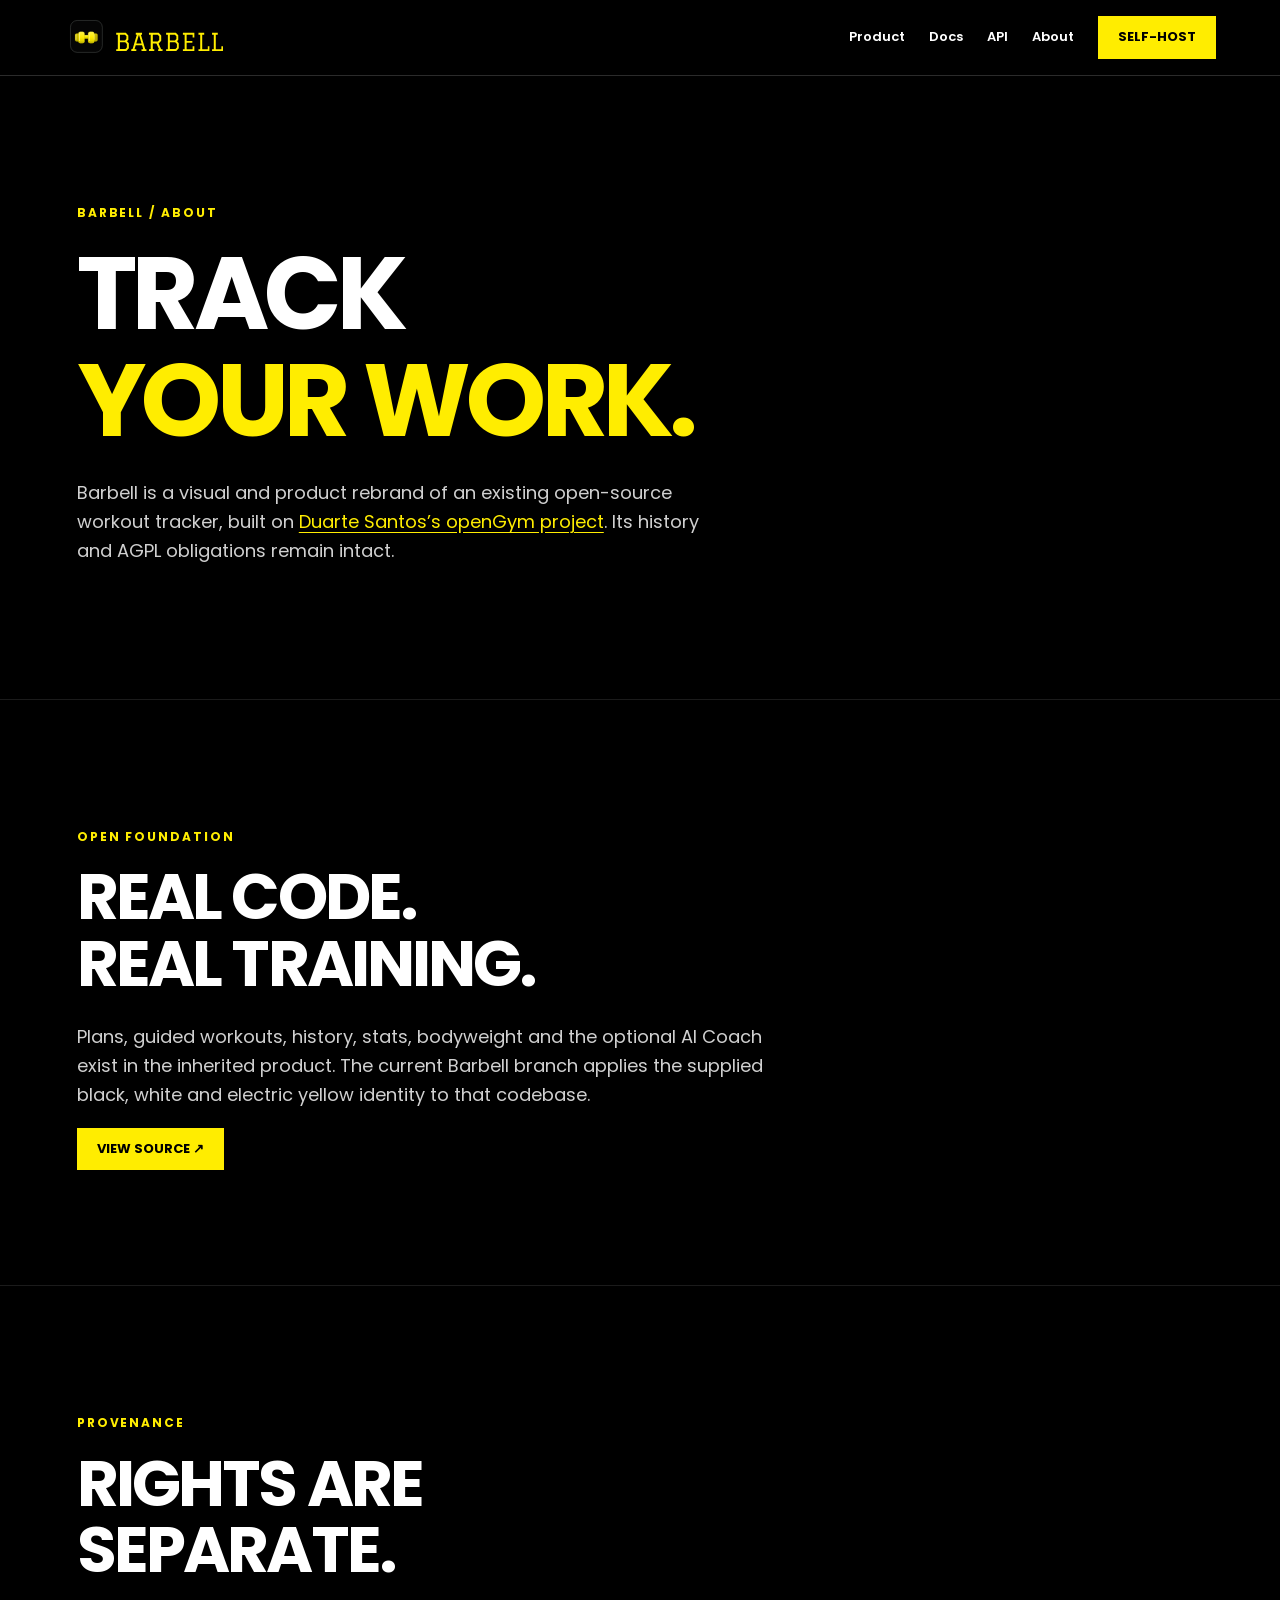
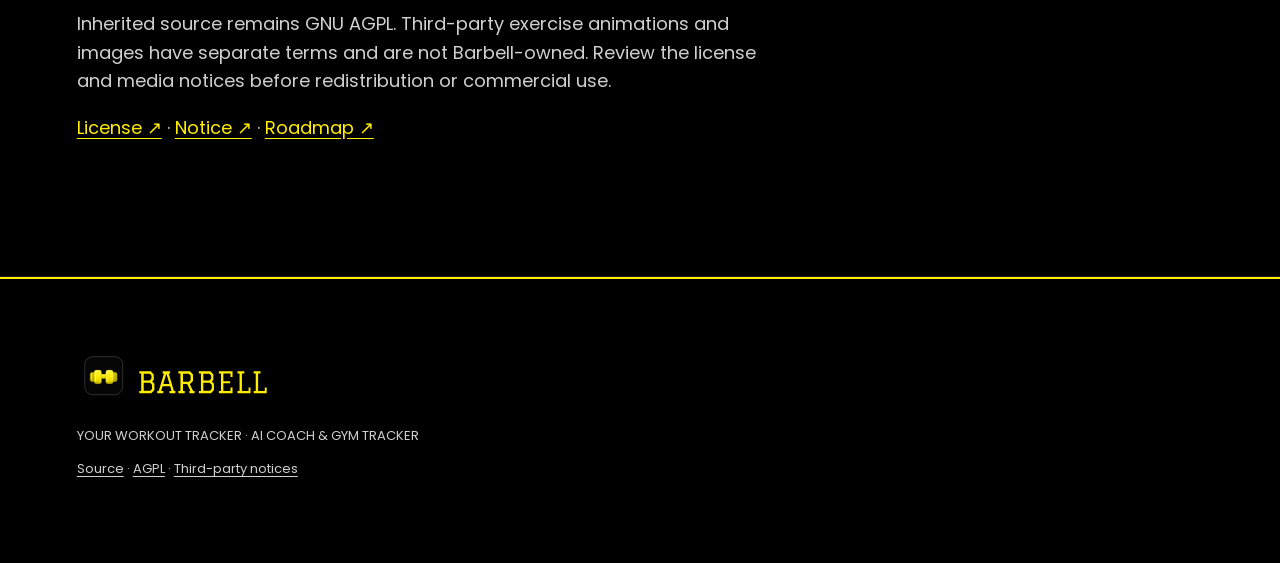
==== commit b2ddf82f: "docs: complete Barbell handoff and preserve upstream website reference" ====
--- a/website/about.html
+++ b/website/about.html
@@ -1,178 +1,5 @@
-<!DOCTYPE html>
-<html lang="en">
-<head>
-<meta charset="UTF-8">
-<meta name="viewport" content="width=device-width,initial-scale=1,viewport-fit=cover">
-<title>About — Barbell (upstream reference)</title>
-<meta name="description" content="The story behind openGym: a gym tracker that started as a tiny personal app on a homelab server and grew into an open-source project.">
-<meta name="theme-color" content="#000000">
-<meta name="robots" content="index,follow,max-image-preview:large">
-<link rel="preconnect" href="https://stats.duarte-santos.ch">
-<meta property="og:title" content="About openGym">
-<meta property="og:description" content="How openGym came to be: a tracker built for one user, open-sourced under the AGPL, with every release documented.">
-<meta property="og:image" content="https://opengym.duarte-santos.ch/img/social.jpg">
-<meta property="og:image:width" content="1200">
-<meta property="og:image:height" content="630">
-<meta property="og:image:alt" content="openGym — your training, your data, your server. Two phones showing the home and workout screens.">
-<meta property="og:url" content="https://opengym.duarte-santos.ch/about.html">
-<meta property="og:type" content="website">
-<meta property="og:site_name" content="openGym">
-<meta name="twitter:card" content="summary_large_image">
-<meta name="twitter:title" content="About openGym">
-<meta name="twitter:image" content="https://opengym.duarte-santos.ch/img/social.jpg">
-<link rel="canonical" href="https://opengym.duarte-santos.ch/about.html">
-<link rel="icon" type="image/png" sizes="512x512" href="icon-512.png">
-<link rel="icon" type="image/png" sizes="180x180" href="icon-180.png">
-<link rel="apple-touch-icon" href="icon-180.png">
-<link rel="stylesheet" href="styles.css?v=19">
-<script>document.documentElement.className += ' js'</script>
-<!-- Umami web analytics for opengym.duarte-santos.ch (self-hosted, cookieless). -->
-<script defer src="https://stats.duarte-santos.ch/script.js" data-website-id="db36019e-50f4-453c-9c56-d0588aefe233"></script>
-</head>
-<body class="topnav">
-<a class="skip" href="#main">Skip to content</a>
-
-<nav><div class="wrap nav-in">
-  <a class="brand" href="/">
-    <img src="icon-180.png" alt="" width="24" height="24">
-    BARBELL
-  </a>
-  <div class="nav-quick">
-    <a class="ql site" href="/#features">Features</a>
-    <a class="ql site" href="/#screens">Screenshots</a>
-    <a class="ql site" href="/#demo">Demo</a>
-    <a class="ql site" href="/docs.html">Docs</a>
-    <a class="ql site" href="/api.html">API</a>
-    <a class="ql site" href="/about.html">About</a>
-    <a class="ql" href="https://github.com/mohammedsunainali/barbell" rel="noopener">GitHub <span data-gh="stars"></span></a>
-    <a class="ql" href="https://discord.gg/e62jY6fwVb" rel="noopener">Discord <span data-dc="members"></span></a>
-    <a class="ql coffee" href="https://buymeacoffee.com/duartesantos" rel="noopener" aria-label="Buy me a coffee"><svg viewBox="0 0 24 24" aria-hidden="true"><path d="M20.216 6.415l-.132-.666c-.119-.598-.388-1.163-1.001-1.379-.197-.069-.42-.098-.57-.241-.152-.143-.196-.366-.231-.572-.065-.378-.125-.756-.192-1.133-.057-.325-.102-.69-.25-.987-.195-.4-.597-.634-.996-.788a5.723 5.723 0 00-.626-.194c-1-.263-2.05-.36-3.077-.416a25.834 25.834 0 00-3.7.062c-.915.083-1.88.184-2.75.5-.318.116-.646.256-.888.501-.297.302-.393.77-.177 1.146.154.267.415.456.692.58.36.162.737.284 1.123.366 1.075.238 2.189.331 3.287.37 1.218.05 2.437.01 3.65-.118.299-.033.598-.073.896-.119.352-.054.578-.513.474-.834-.124-.383-.457-.531-.834-.473-.466.074-.96.108-1.382.146-1.177.08-2.358.082-3.536.006a22.228 22.228 0 01-1.157-.107c-.086-.01-.18-.025-.258-.036-.243-.036-.484-.08-.724-.13-.111-.027-.111-.185 0-.212h.005c.277-.06.557-.108.838-.147h.002c.131-.009.263-.032.394-.048a25.076 25.076 0 013.426-.12c.674.019 1.347.067 2.017.144l.228.031c.267.04.533.088.798.145.392.085.895.113 1.07.542.055.137.08.288.111.431l.319 1.484a.237.237 0 01-.199.284h-.003c-.037.006-.075.01-.112.015a36.704 36.704 0 01-4.743.295 37.059 37.059 0 01-4.699-.304c-.14-.017-.293-.042-.417-.06-.326-.048-.649-.108-.973-.161-.393-.065-.768-.032-1.123.161-.29.16-.527.404-.675.701-.154.316-.199.66-.267 1-.069.34-.176.707-.135 1.056.087.753.613 1.365 1.37 1.502a39.69 39.69 0 0011.343.376.483.483 0 01.535.53l-.071.697-1.018 9.907c-.041.41-.047.832-.125 1.237-.122.637-.553 1.028-1.182 1.171-.577.131-1.165.2-1.756.205-.656.004-1.31-.025-1.966-.022-.699.004-1.556-.06-2.095-.58-.475-.458-.54-1.174-.605-1.793l-.731-7.013-.322-3.094c-.037-.351-.286-.695-.678-.678-.336.015-.718.3-.678.679l.228 2.185.949 9.112c.147 1.344 1.174 2.068 2.446 2.272.742.12 1.503.144 2.257.156.966.016 1.942.053 2.892-.122 1.408-.258 2.465-1.198 2.616-2.657.34-3.332.683-6.663 1.024-9.995l.215-2.087a.484.484 0 01.39-.426c.402-.078.787-.212 1.074-.518.455-.488.546-1.124.385-1.766zm-1.478.772c-.145.137-.363.201-.578.233-2.416.359-4.866.54-7.308.46-1.748-.06-3.477-.254-5.207-.498-.17-.024-.353-.055-.47-.18-.22-.236-.111-.71-.054-.995.052-.26.152-.609.463-.646.484-.057 1.046.148 1.526.22.577.088 1.156.159 1.737.212 2.48.226 5.002.19 7.472-.14.45-.06.899-.13 1.345-.21.399-.072.84-.206 1.08.206.166.281.188.657.162.974a.544.544 0 01-.169.364zm-6.159 3.9c-.862.37-1.84.788-3.109.788a5.884 5.884 0 01-1.569-.217l.877 9.004c.065.78.717 1.38 1.5 1.38 0 0 1.243.065 1.658.065.447 0 1.786-.065 1.786-.065.783 0 1.434-.6 1.499-1.38l.94-9.95a3.996 3.996 0 00-1.322-.238c-.826 0-1.491.284-2.26.613z"/></svg><span>Buy me a coffee!</span></a>
-    <a class="cta" href="/#download">Download</a>
-  </div>
-  <button class="nav-toggle" id="navtoggle" aria-expanded="false" aria-controls="sitemenu" aria-label="Menu">
-    <span></span><span></span>
-  </button>
-</div></nav>
-
-<!-- The navigation sheet: the header's links again, for the widths where the bar has
-     room only for the brand and the download. Byte-identical on every page, like the
-     bar above it — nothing is ever dropped because of which page you are on. -->
-<div class="navsheet" id="sitemenu" role="navigation" aria-label="Site" aria-hidden="true">
-  <div class="nl-rows">
-    <a class="nl" href="/#features">Features</a>
-    <a class="nl" href="/#screens">Screenshots</a>
-    <a class="nl" href="/#demo">Demo</a>
-    <a class="nl" href="/docs.html">Docs</a>
-    <a class="nl" href="/api.html">API</a>
-    <a class="nl" href="/about.html">About</a>
-    <a class="nl" href="https://github.com/mohammedsunainali/barbell" rel="noopener">GitHub <span data-gh="stars"></span></a>
-    <a class="nl" href="https://discord.gg/e62jY6fwVb" rel="noopener">Discord <span data-dc="members"></span></a>
-    <a class="nl coffee" href="https://buymeacoffee.com/duartesantos" rel="noopener">Buy me a coffee! <svg viewBox="0 0 24 24" aria-hidden="true"><path d="M20.216 6.415l-.132-.666c-.119-.598-.388-1.163-1.001-1.379-.197-.069-.42-.098-.57-.241-.152-.143-.196-.366-.231-.572-.065-.378-.125-.756-.192-1.133-.057-.325-.102-.69-.25-.987-.195-.4-.597-.634-.996-.788a5.723 5.723 0 00-.626-.194c-1-.263-2.05-.36-3.077-.416a25.834 25.834 0 00-3.7.062c-.915.083-1.88.184-2.75.5-.318.116-.646.256-.888.501-.297.302-.393.77-.177 1.146.154.267.415.456.692.58.36.162.737.284 1.123.366 1.075.238 2.189.331 3.287.37 1.218.05 2.437.01 3.65-.118.299-.033.598-.073.896-.119.352-.054.578-.513.474-.834-.124-.383-.457-.531-.834-.473-.466.074-.96.108-1.382.146-1.177.08-2.358.082-3.536.006a22.228 22.228 0 01-1.157-.107c-.086-.01-.18-.025-.258-.036-.243-.036-.484-.08-.724-.13-.111-.027-.111-.185 0-.212h.005c.277-.06.557-.108.838-.147h.002c.131-.009.263-.032.394-.048a25.076 25.076 0 013.426-.12c.674.019 1.347.067 2.017.144l.228.031c.267.04.533.088.798.145.392.085.895.113 1.07.542.055.137.08.288.111.431l.319 1.484a.237.237 0 01-.199.284h-.003c-.037.006-.075.01-.112.015a36.704 36.704 0 01-4.743.295 37.059 37.059 0 01-4.699-.304c-.14-.017-.293-.042-.417-.06-.326-.048-.649-.108-.973-.161-.393-.065-.768-.032-1.123.161-.29.16-.527.404-.675.701-.154.316-.199.66-.267 1-.069.34-.176.707-.135 1.056.087.753.613 1.365 1.37 1.502a39.69 39.69 0 0011.343.376.483.483 0 01.535.53l-.071.697-1.018 9.907c-.041.41-.047.832-.125 1.237-.122.637-.553 1.028-1.182 1.171-.577.131-1.165.2-1.756.205-.656.004-1.31-.025-1.966-.022-.699.004-1.556-.06-2.095-.58-.475-.458-.54-1.174-.605-1.793l-.731-7.013-.322-3.094c-.037-.351-.286-.695-.678-.678-.336.015-.718.3-.678.679l.228 2.185.949 9.112c.147 1.344 1.174 2.068 2.446 2.272.742.12 1.503.144 2.257.156.966.016 1.942.053 2.892-.122 1.408-.258 2.465-1.198 2.616-2.657.34-3.332.683-6.663 1.024-9.995l.215-2.087a.484.484 0 01.39-.426c.402-.078.787-.212 1.074-.518.455-.488.546-1.124.385-1.766zm-1.478.772c-.145.137-.363.201-.578.233-2.416.359-4.866.54-7.308.46-1.748-.06-3.477-.254-5.207-.498-.17-.024-.353-.055-.47-.18-.22-.236-.111-.71-.054-.995.052-.26.152-.609.463-.646.484-.057 1.046.148 1.526.22.577.088 1.156.159 1.737.212 2.48.226 5.002.19 7.472-.14.45-.06.899-.13 1.345-.21.399-.072.84-.206 1.08.206.166.281.188.657.162.974a.544.544 0 01-.169.364zm-6.159 3.9c-.862.37-1.84.788-3.109.788a5.884 5.884 0 01-1.569-.217l.877 9.004c.065.78.717 1.38 1.5 1.38 0 0 1.243.065 1.658.065.447 0 1.786-.065 1.786-.065.783 0 1.434-.6 1.499-1.38l.94-9.95a3.996 3.996 0 00-1.322-.238c-.826 0-1.491.284-2.26.613z"/></svg></a>
-  </div>
-</div>
-
-<!-- The one control that opens the contents, at every width. The drawer it opens is
-     closed in CSS, so it is shut on first paint whether or not the script runs. -->
-<button class="toc-btn" id="tocbtn" aria-expanded="false" aria-controls="menu">
-  <svg viewBox="0 0 24 24" fill="none" stroke="currentColor" stroke-width="1.9" stroke-linecap="round" aria-hidden="true"><path d="M4 6.5h16M4 12h16M4 17.5h10"/></svg>
-  Contents
-</button>
-
-<!-- The contents drawer: one list, one way in, one way out. Closed by default at
-     every width, and no preference is remembered — see .side in styles.css. -->
-<aside class="side" id="menu" aria-label="Contents" aria-hidden="true">
-  <div class="side-top">
-    <p class="side-title">Contents</p>
-    <button class="rail-close" aria-label="Close contents"><svg viewBox="0 0 24 24" fill="none" stroke="currentColor" stroke-width="2" stroke-linecap="round" aria-hidden="true"><path d="M5 5l14 14M19 5L5 19"/></svg></button>
-  </div>
-  <p class="side-label">On this page</p>
-  <a class="side-link" href="#milestones-h"><b>Milestones</b><span>Every release, straight from GitHub</span></a>
-  <a class="side-link" href="#principles"><b>Principles</b><span>The rules that don't move</span></a>
-  <p class="side-label">More</p>
-  <a class="side-link" href="/"><b>Home</b><span>The tour, the demo, the download</span></a>
-  <a class="side-link" href="docs.html"><b>Docs</b><span>Install, self-host, import</span></a>
-  <a class="side-link" href="api.html"><b>API</b><span>Every route, as an OpenAPI spec</span></a>
-</aside>
-
-<main id="main" class="wrap prose">
-<div class="legacy-note"><strong>Upstream reference documentation.</strong> This page describes openGym behavior and upstream distribution links. Barbell uses the same underlying architecture, but the linked APKs and containers are not Barbell releases. See the <a href="https://github.com/mohammedsunainali/barbell">Barbell source</a> and its README for the current self-host instructions.</div>
-  <h1>About openGym</h1>
-  <p class="lead">openGym was not planned as a product. It started as a tiny app built for
-     exactly one user: me.</p>
-
-  <p>I wanted three things at the gym: log my workouts, track my body weight, and see whether
-     any of it was going anywhere. Every app I tried wanted a subscription, an account, or my
-     training data on someone else's servers, and usually all three. So I did the homelab
-     thing: built a small mobile web page, put it on my own server, and started logging.</p>
-
-  <p>It turns out a tracker you build for yourself gets sharpened in a way products don't.
-     Every awkward tap at the squat rack became that evening's fix. The guided workout flow,
-     the weight pre-fills, the rest timer, the ritual of asking for body weight before the
-     first set: none of that came off a feature list. It came from standing in the gym with
-     the thing in my hand.</p>
-
-  <p>Then friends wanted in. That brought passkey profiles, so everyone signs in with a
-     fingerprint and keeps their own data, and sync, so the log survives any phone. Somewhere
-     along the way the little page was rewritten into a proper React app, learned 14 languages,
-     grew a muscle map that reads three ways (where the volume went, what is still recovering,
-     and what each muscle is actually strong at), picked up importers for FitNotes, Strong,
-     Hevy and Apple Health, and finally became a native Android app you can install from
-     this site.</p>
-
-  <p>In July 2026 I open-sourced the whole thing under the <b>AGPL</b>. The license is the
-     point, not a footnote: your training data should be yours, the software that holds it
-     should be inspectable, and nobody, me included, should be able to take a closed, paid
-     version of it away from the community.</p>
-
-  <p>openGym still runs on the same homelab server it started on, and I still log every
-     session with it. That is the quality bar: I am the first user of every release.</p>
-
-  <p class="who">— <a href="https://duarte-santos.ch" rel="noopener">Duarte Santos</a></p>
-
-  <h2 id="milestones-h">Milestones</h2>
-  <!-- The releases below are a static fallback: site.js replaces them with the live list
-       of published GitHub releases, so this page never needs manual updating. Only the
-       first entry (pre-open-source) is permanent. -->
-  <ul class="tl" id="milestones">
-    <li><b>The personal app</b><span class="when">early summer 2026</span>
-      <p>A hand-written vanilla-JS page on my own server. One user, zero ambitions.</p></li>
-    <li data-fallback><b>v1.0.0 — open-sourced</b><span class="when">July 20, 2026</span>
-      <p>Docker Compose self-hosting, passkey profiles, guided workouts, a 1,324-exercise
-         library. AGPL from day one.</p></li>
-    <li data-fallback><b>Every release since</b><span class="when">ongoing</span>
-      <p>See the full list on <a href="https://github.com/DuarteSantos8/openGym/releases" rel="noopener">GitHub → Releases</a>.</p></li>
-  </ul>
-
-  <h2 id="principles">Principles</h2>
-  <ul>
-    <li><b>Your data is yours.</b> Local-first, one-file backups, no lock-in. Leaving openGym
-        must always be one export away.</li>
-    <li><b>No telemetry, ever.</b> If a feature needs analytics to justify itself, it does
-        not ship.</li>
-    <li><b>Dependency-light.</b> The backend is one Node file with a single dependency; the
-        frontend is React, a router and a store. Small enough to actually audit.</li>
-    <li><b>Open source that stays open.</b> AGPL-3.0, so every fork and every hosted version
-        owes its code back to everyone.</li>
-  </ul>
-
-  <div class="actions" style="margin:38px 0 0">
-    <a class="btn" href="/#download">Get openGym</a>
-    <a class="link" href="https://github.com/DuarteSantos8/openGym" rel="noopener">Star it on GitHub</a>
-  </div>
-</main>
-
-<footer><div class="wrap foot">
-  <span class="c">openGym · AGPL-3.0 · © 2026 <a href="https://duarte-santos.ch" rel="noopener">Duarte Santos</a></span>
-  <div class="links">
-    <a href="docs.html">Docs</a>
-    <a href="about.html">About</a>
-    <a href="https://github.com/mohammedsunainali/barbell" rel="noopener">GitHub</a>
-    <a href="https://gitlab.com/DuarteSantos8/opengym" rel="noopener">GitLab mirror</a>
-    <a href="https://discord.gg/e62jY6fwVb" rel="noopener">Discord</a>
-    <a href="/#download">Download</a>
-  </div>
-</div></footer>
-
-<script src="site.js?v=19" defer></script>
-</body>
-</html>
+<!doctype html>
+<html lang="en"><head><meta charset="utf-8"><meta name="viewport" content="width=device-width,initial-scale=1"><meta name="theme-color" content="#000000"><meta name="robots" content="noindex,follow"><meta name="description" content="Barbell open-source workout tracker, derived from openGym."><title>About — BARBELL</title><link rel="icon" href="icon-180.png" type="image/png"><link rel="apple-touch-icon" href="icon-180.png"><link rel="stylesheet" href="barbell.css"></head><body>
+<nav class="nav" aria-label="Primary"><a href="/" class="brand"><img src="brand/barbell-horizontal-lockup.svg" alt="BARBELL"></a><div class="links"><a href="index.html#product">Product</a><a href="docs.html">Docs</a><a href="api.html">API</a><a href="about.html">About</a><a class="cta" href="https://github.com/mohammedsunainali/barbell#quick-start--self-host-barbell">SELF-HOST</a></div></nav>
+<main><section><p class="kicker">BARBELL / ABOUT</p><h1>TRACK<br><em>YOUR WORK.</em></h1><p class="lead">Barbell is a visual and product rebrand of an existing open-source workout tracker, built on <a class="text-link" href="https://github.com/DuarteSantos8/openGym">Duarte Santos’s openGym project</a>. Its history and AGPL obligations remain intact.</p></section><section><p class="kicker">OPEN FOUNDATION</p><h2>REAL CODE.<br>REAL TRAINING.</h2><p>Plans, guided workouts, history, stats, bodyweight and the optional AI Coach exist in the inherited product. The current Barbell branch applies the supplied black, white and electric yellow identity to that codebase.</p><a class="cta" href="https://github.com/mohammedsunainali/barbell">VIEW SOURCE ↗</a></section><section><p class="kicker">PROVENANCE</p><h2>RIGHTS ARE<br>SEPARATE.</h2><p>Inherited source remains GNU AGPL. Third-party exercise animations and images have separate terms and are not Barbell-owned. Review the license and media notices before redistribution or commercial use.</p><p><a class="text-link" href="https://github.com/mohammedsunainali/barbell/blob/main/LICENSE">License ↗</a> · <a class="text-link" href="https://github.com/mohammedsunainali/barbell/blob/main/NOTICE.md">Notice ↗</a> · <a class="text-link" href="https://github.com/mohammedsunainali/barbell/blob/main/ROADMAP.md">Roadmap ↗</a></p></section></main>
+<footer><img src="brand/barbell-horizontal-lockup.svg" alt="BARBELL" width="210"><p>YOUR WORKOUT TRACKER · AI COACH &amp; GYM TRACKER</p><p><a href="https://github.com/mohammedsunainali/barbell">Source</a> · <a href="https://github.com/mohammedsunainali/barbell/blob/main/LICENSE">AGPL</a> · <a href="https://github.com/mohammedsunainali/barbell/blob/main/NOTICE.md">Third-party notices</a></p></footer></body></html>
--- a/website/barbell.css
+++ b/website/barbell.css
@@ -0,0 +1,6 @@
+@font-face{font-family:Poppins;src:url('fonts/poppins-400.woff2') format('woff2');font-weight:400;font-display:swap}
+@font-face{font-family:Poppins;src:url('fonts/poppins-500.woff2') format('woff2');font-weight:500;font-display:swap}
+@font-face{font-family:Poppins;src:url('fonts/poppins-600.woff2') format('woff2');font-weight:600;font-display:swap}
+@font-face{font-family:Poppins;src:url('fonts/poppins-700.woff2') format('woff2');font-weight:700;font-display:swap}
+:root{--yellow:#FFED00;--black:#000;--surface:#111;--border:#2B2B2B;--text:#fff;--muted:#D0D0D0;color-scheme:dark}
+*{box-sizing:border-box}html{scroll-behavior:smooth}body{margin:0;background:var(--black);color:var(--text);font:400 16px/1.6 Poppins,sans-serif}a{color:inherit;text-decoration:none}a:focus-visible{outline:2px solid var(--yellow);outline-offset:4px}img{max-width:100%;height:auto}p{max-width:690px;color:var(--muted)}.nav{position:sticky;top:0;z-index:10;display:flex;align-items:center;justify-content:space-between;gap:24px;min-height:76px;padding:14px max(22px,5vw);border-bottom:1px solid var(--border);background:#000}.brand img{display:block;width:176px}.links{display:flex;align-items:center;gap:24px;font-size:13px;font-weight:600}.links>a:hover:not(.cta),.text-link:hover{color:var(--yellow)}.cta{display:inline-block;padding:13px 20px;background:var(--yellow);color:#000;font-size:13px;font-weight:700;line-height:1.25}.cta:hover{background:#FFF44A}main{max-width:1500px;margin:auto}section{padding:clamp(72px,9vw,136px) max(22px,6vw);border-bottom:1px solid #1B1B1B;min-height:55vh}.kicker{font-size:12px;color:var(--yellow);letter-spacing:.16em;font-weight:700}.hero{display:grid;grid-template-columns:1.2fr .8fr;align-items:center;gap:50px;min-height:80vh}.hero-mark{width:min(100%,520px);justify-self:end}.lead{font-size:clamp(18px,2vw,25px);max-width:660px}.fine{font-size:12px;margin-top:26px;color:#888}h1,h2{font-weight:700;line-height:1.04;letter-spacing:-.045em;margin:18px 0 26px;max-width:1000px}h1{font-size:clamp(52px,8vw,114px)}h2{font-size:clamp(39px,5vw,72px)}h1 em{font-style:normal;color:var(--yellow)}section>p:not(.kicker),section>div>p:not(.kicker){font-size:18px}.three{display:grid;grid-template-columns:repeat(3,1fr);gap:16px;margin-top:55px}.three article{padding:25px;background:var(--surface);border:1px solid var(--border)}.three b{color:var(--yellow)}.split{display:grid;grid-template-columns:1fr 1fr;align-items:center;gap:60px}.split img{width:min(360px,100%);max-height:650px;object-fit:contain;justify-self:center;border:1px solid var(--border);border-radius:16px}.text-link{color:var(--yellow);text-decoration:underline;text-underline-offset:4px}.screens{display:flex;gap:22px;overflow-x:auto;margin-top:30px;padding-bottom:20px}.screens img{width:220px;flex:none;border:1px solid var(--border);border-radius:16px}.final{background:var(--yellow);color:#000;min-height:48vh}.final .kicker,.final p{color:#000}.final .cta{background:#000;color:var(--yellow)}footer{padding:70px max(22px,6vw);border-top:2px solid var(--yellow)}footer p{font-size:13px}footer a{text-decoration:underline;text-underline-offset:3px}@media(max-width:760px){.nav{align-items:flex-start}.brand img{width:135px}.links{gap:12px;flex-wrap:wrap;justify-content:flex-end}.links>a:not(.cta){display:none}.hero,.split{grid-template-columns:1fr}.hero-mark{width:min(72vw,360px);justify-self:center}.three{grid-template-columns:1fr}section{min-height:auto}.split img{max-height:490px}h1{font-size:clamp(48px,11vw,82px)}}@media(prefers-reduced-motion:reduce){html{scroll-behavior:auto}}
